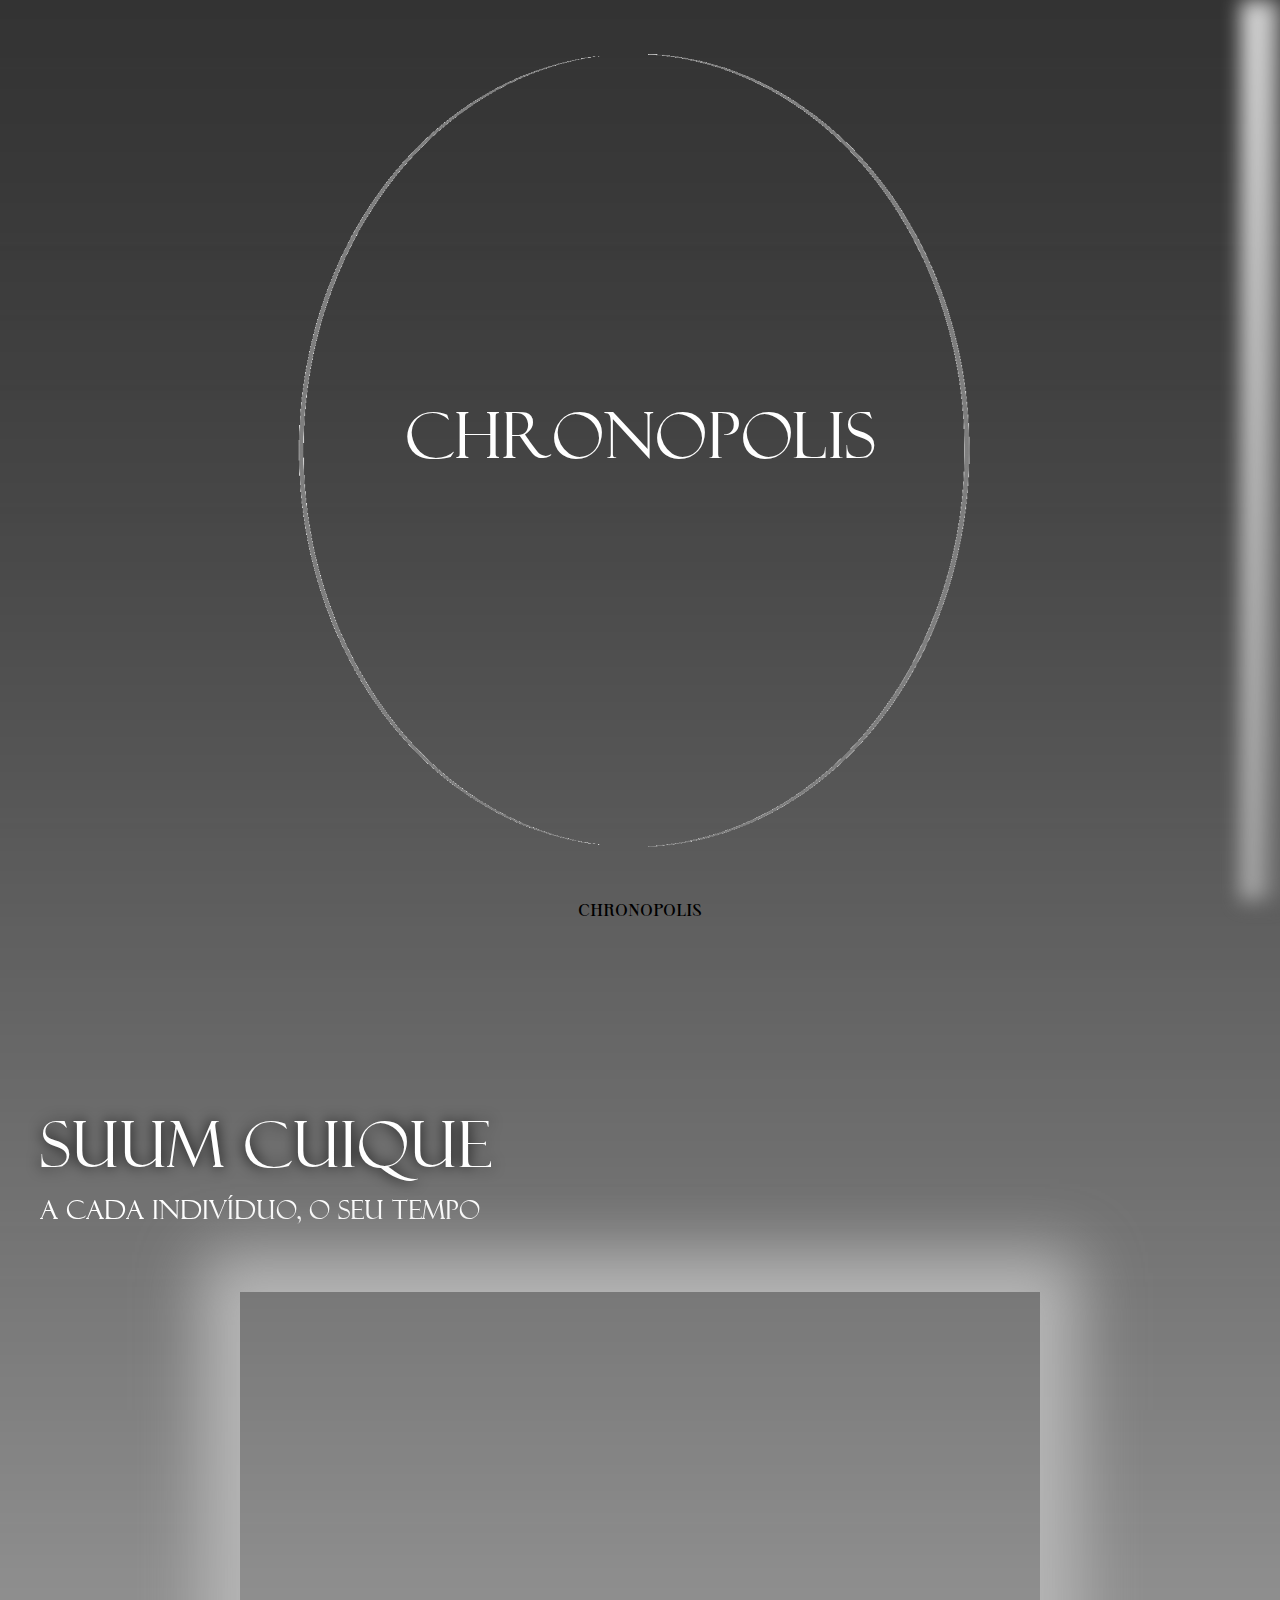
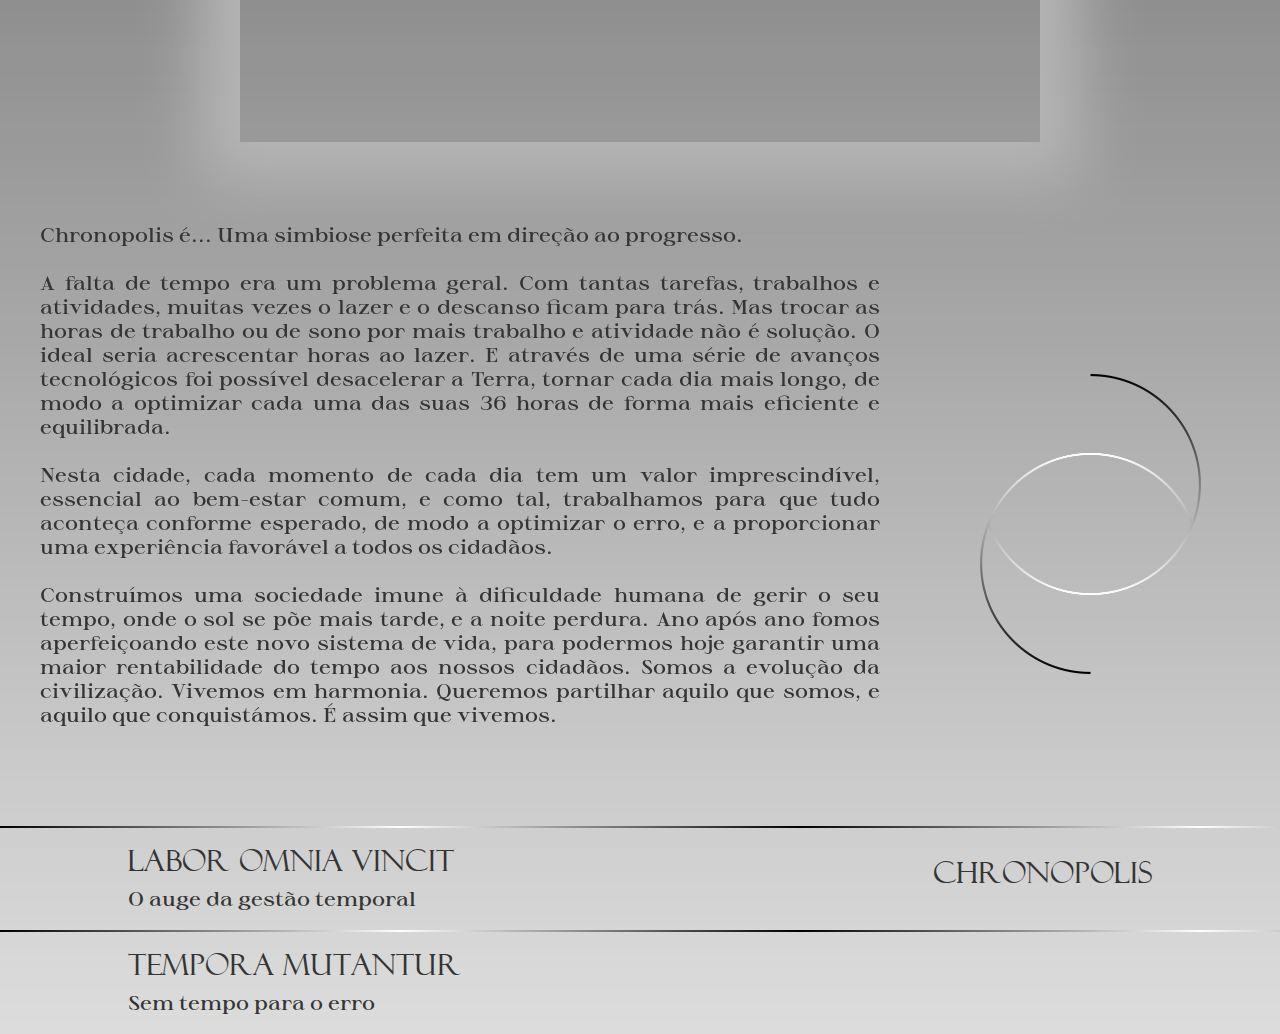
==== index.html @ b903e0d7 "Add files via upload" ====
<!DOCTYPE html>
<html lang="pt">

<head>
    <title>CHRONOPOLIS</title>
    <meta charset="utf-8">
    <meta name="viewport" content="width=device-width, initial-scale=1.0">
    <link rel="icon" type="image/png" href="images/icon.png">
    <link rel="stylesheet" href="style.css">
    <link rel="stylesheet" href="style_query.css">
    <meta name="description" content="CHRONOPOLIS">
    <meta name="author" content="João Delgado">
    <meta name="theme-color" content="rgb(0, 0, 0)">
    <script src="https://code.jquery.com/jquery-3.5.1.js"></script>
    <script type="text/javascript">
        $(window).on('scroll', function () {
            if ($(window).scrollTop()) {
                $('nav').addClass('bar');
            } else {
                $('nav').removeClass('bar');
            }
        })


    </script>
    <script src="cidadao.js"></script>
</head>

<body>

    <div id="circle"></div>
    <div id="background" style="background-image: url(images/BG-1.jpg);">
        
        <div id="main-container">


            <nav><br>CHRONOPOLIS<br></nav>
            <div class="bar-2">CHRONOPOLIS</div>
            <div class="hero-2">CHRONOPOLIS</div>
            

            <div id="main">
                <section id="suum">
                    <div class="suum-title">Suum cuique</div>
                    <div class="suum-title-2">A cada indivíduo, o seu tempo</div>

                    <div id="welcome-container">
                        <iframe id="welcome"
                            src="https://player.vimeo.com/video/420504907?color=b6b6b6&byline=0&portrait=0"
                            frameborder="0" allow="autoplay; fullscreen" allowfullscreen></iframe>

                    </div>

                    <div class="suum-desc">


                        <div class="suum-text">Chronopolis é... Uma simbiose perfeita em direção ao progresso.<br><br>

                            A falta de tempo era um problema geral. Com tantas tarefas, trabalhos e atividades, muitas
                            vezes o lazer e o descanso ficam para trás. Mas trocar as horas de trabalho ou de sono por
                            mais trabalho e atividade não é solução.
                            O ideal seria acrescentar horas ao lazer. E através de uma série de avanços tecnológicos foi
                            possível desacelerar a Terra, tornar cada dia mais longo, de modo a optimizar cada uma das
                            suas 36 horas de forma mais eficiente e equilibrada. <br><br>

                            Nesta cidade, cada momento de cada dia tem um valor imprescindível, essencial ao bem-estar
                            comum, e como tal, trabalhamos para que tudo aconteça conforme esperado, de modo a optimizar
                            o erro, e a proporcionar uma experiência favorável a todos os cidadãos.<br><br>

                            Construímos uma sociedade imune à dificuldade humana de gerir o seu tempo, onde o sol se põe
                            mais tarde, e a noite perdura. Ano após ano fomos aperfeiçoando este novo sistema de vida,
                            para podermos hoje garantir uma maior rentabilidade do tempo aos nossos cidadãos.
                            Somos a evolução da civilização. Vivemos em harmonia.
                            Queremos partilhar aquilo que somos, e aquilo que conquistámos.
                            É assim que vivemos.
                        </div>

                        <div class="suum-icon"></div>


                    </div>




                </section>


                <section id="labor" style="display: none;">
                    <div class="labor-title">LABOR OMNIA VINCIT</div>
                    <div class="labor-title-2">O auge da gestão temporal</div>

                    <iframe id="quiz" src="Quiz_1.html" style="border: none;"></iframe>

                    <div class="labor-desc">

                        <div class="labor-text">Para integrar esta cidade é necessário o reconhecimento dos seus
                            valores, e o respeito pelos seus ideais. Como tal, é imprescindível o cumprimento das regras
                            que constituem os seus pilares.<br><br>
                            A gestão individual do tempo é considerada desapropriada, na medida em que se traduz como
                            pouco produtiva. Assim, todos os cidadãos submetem-se a um horário rigoroso determinado por
                            uma entidade superior, de modo a uniformizar e rentabilizar o tempo desta sociedade.<br><br>
                            Esta entidade tem a capacidade de cruzar e combinar várias informações sobre cada indivíduo.
                            Assim, toma em consideração aspetos da personalidade, estilo de vida e gostos de cada um na
                            criação do seu horário, individualizando-o para que se adapte quer ao bem-estar do cidadão
                            como ao da comunidade geral.<br><br>

                            O recrutamento é para nós essencial, uma vez que a nossa intenção é providenciar ao máximo
                            de indivíduos possível a sua mais eficaz organização temporal. Mas para tal, é necessário
                            uma aferição dos seus traços pessoais, de forma a gerar um horário que se adeque à sua
                            personalidade.<br><br>

                            Antes de receber este horário é necessária a aceitação das Regras de Cidadania da Cidade de
                            Chronopolis, sob a forma de termos e condições, para que o compromisso entre partes seja
                            assumido.

                        </div>


                        <div class="labor-icon"></div>

                    </div>
                    <br><br><br><br><br><br>
                    <form action="/action_page.php" onsubmit="return myFunction()">

                        <div class="ola"> Como proceder em tempora mutantur<br>
                            <br>
                        </div>
                        <div class="ola-2">Horário do cidadão: # <input type="text" id="age" size="20" name="age"></div>
                        <br>
                        <input type="submit" value="Submeter" class="ola-btn">

                    </form>

                    <br><br>

                    <div id="n451" style="display: none">
                        <p>O cidadão #451 é chamado a consultar CHRONOPOLIS às:<br>
                            <br>
                            1H<br>
                            13H<br>
                            25H<br><br>
                            (CHR+36)<br>
                        </p>
                    </div>

                    <div id="n392" style="display: none">
                        <p>O cidadão #392 é chamado a consultar CHRONOPOLIS às:<br>
                            <br>
                            2H<br>
                            14H<br>
                            26H<br><br>
                            (CHR+36)<br>
                        </p>
                    </div>

                    <div id="n420" style="display: none">
                        <p>O cidadão #420 é chamado a consultar CHRONOPOLIS às:<br>
                            <br>
                            3H<br>
                            15H<br>
                            27H<br><br>
                            (CHR+36)<br>
                        </p>
                    </div>

                    <div id="n699" style="display: none">
                        <p>O cidadão #699 é chamado a consultar CHRONOPOLIS às:<br>
                            <br>
                            4H<br>
                            16H<br>
                            28H<br><br>
                            (CHR+36)<br>
                        </p>
                    </div>

                    <div id="n543" style="display: none">
                        <p>O cidadão #543 é chamado a consultar CHRONOPOLIS às:<br>
                            <br>
                            5H<br>
                            17H<br>
                            29H<br><br>
                            (CHR+36)<br>
                        </p>
                    </div>

                    <div id="n291" style="display: none">
                        <p>O cidadão #291 é chamado a consultar CHRONOPOLIS às:<br>
                            <br>
                            6H<br>
                            18H<br>
                            30H<br><br>
                            (CHR+36)<br>
                        </p>
                    </div>

                    <div id="n704" style="display: none">
                        <p>O cidadão #704 é chamado a consultar CHRONOPOLIS às:<br>
                            <br>
                            7H<br>
                            19H<br>
                            31H<br><br>
                            (CHR+36)<br>
                        </p>
                    </div>

                    <div id="n547" style="display: none">
                        <p>O cidadão #547 é chamado a consultar CHRONOPOLIS às:<br>
                            <br>
                            8H<br>
                            20H<br>
                            32H<br><br>
                            (CHR+36)<br>
                        </p>
                    </div>

                    <div id="n148" style="display: none">
                        <p>O cidadão #148 é chamado a consultar CHRONOPOLIS às:<br>
                            <br>
                            9H<br>
                            21H<br>
                            33H<br><br>
                            (CHR+36)<br>
                        </p>
                    </div>

                </section>


                <section id="tempora" style="display: none;">
                    <div class="tempora-title">TEMPORA MUTANTUR</div>
                    <div class="tempora-title-2">sem tempo para o erro</div>
                    <div id="live-container">
                        <iframe id="live"
                            src="https://player.vimeo.com/video/424621167?color=b6b6b6&byline=0&portrait=0" width="800"
                            height="450" frameborder="0" allow="autoplay; fullscreen" allowfullscreen></iframe>
                    </div>

                    <div class="tempora-desc">

                        <div class="tempora-text">Os tempos mudam, e nós mudamos com eles. <br><br>
                            A evolução tecnológica permitiu que chegássemos a esta nova visão da temporalidade. A
                            adaptação humana é responsável pela instauração do linear estilo de vida no qual resulta
                            esta sociedade do tempo. No entanto, falhar é humano e são previstos alguns
                            deslizes.<br><br>
                            Pode acontecer a infelicidade de um indivíduo não seguir o seu horário e, assim, desafiar a
                            estabilidade da estrutura. Estes cidadãos têm de ser examinados e reabilitados, para
                            prevenir futuras recaídas e assegurar que mantêm uma vida feliz e a estabilidade de toda a
                            cidade. <br><br>

                            Nesta cidade não há espaços em branco. Não há espaço para a espontaneidade, para o
                            imprevisto, para o incerto. O vazio só traz incerteza e consequentemente medo, ansiedade,
                            insegurança. Tudo é previamente pensado, equacionado, ponderado e decidido. O erro é
                            minimizado. <br><br>

                            O cidadão nunca está perdido, nunca se sente desorientado. Sabe que manter a ordem é
                            essencial para o bem-estar geral. É do seu interesse, e do de todos, que seja alcançada uma
                            sensação de conforto, e para tal, cada indivíduo terá que se manter no caminho que a si foi
                            atribuído, sem espaço para fuga, ou para acidentes. Sem filas de espera ou de trânsito, sem
                            mudança de ideias ou de direção. Sem opção de escolha e sem liberdade de expressão.

                        </div>

                        <div class="tempora-icon"></div>

                    </div>


                </section>
            </div>


            <div class="line"></div>


            <div class="count-labor">
                <div class="count-title-text">
                    <div class="count-title">LABOR OMNIA VINCIT</div>
                    <div class="count-text">O auge da gestão temporal</div>
                </div>

                <div id="counter-1"></div>

            </div>


            <div class="line"></div>

            <div class="count-tempora">
                <div class="count-title-text">
                    <div class="count-title">TEMPORA MUTANTUR</div>
                    <div class="count-text">Sem tempo para o erro</div>
                </div>

                <div id="counter-2"></div>

            </div>




            <div id="about">
                <div id="about-bg"></div>
                <div id="about-container">
                    <div class="about-title">SOBRE</div>
                    <div class="about-text">A cidade de Chronopolis oferece uma melhor gestão temporal a todos os seus
                        cidadãos. O tempo é a única verdade absoluta. A certeza da qual não se consegue fugir. Nesta
                        civilização não há imprevistos, não há erros, não há tempo perdido. <br><br>

                        Somos uma cidade que evoluiu para uma nova visão da temporalidade. Onde cada indivíduo tem mais
                        tempo para si próprio, para sonhar, e para viver. Os dias são mais longos, as noites mais
                        calmas. As pessoas menos preocupadas. Vivemos em liberdade. Trabalhamos de forma cooperativa
                        para que, juntos, avancemos em direção ao progresso de uma sociedade extremamente
                        eficiente.<br><br>

                        Procuramos novos cidadãos que pertençam a este modo de vida. Desafiamos os interessados a
                        seguirem os três momentos evolutivos desta cidade. <br><br>

                        Ao longo de três dias, novos aspectos vão sendo desvendados, convidando quem aqui entra a
                        regressar, e a tornar-se parte deste universo construído em torno do tempo.<br><br>
                    </div>


                    <div class="about-logo">
                        <br>
                        <a href="https://chronopolis-cidade.github.io/contentor/" target="blank" class="about-manual">
                            <div>MAIS SOBRE O PROJETO</div>
                        </a>
                    </div>

                </div>

            </div>



            <div class="about-icon"></div>

            <div class="about-2">


                    <div id="about-container-2">
                        <div class="about-title-2">SOBRE</div>
                        <div class="about-text-2">A cidade de Chronopolis oferece uma melhor gestão temporal a todos os seus
                            cidadãos. O tempo é a única verdade absoluta. A certeza da qual não se consegue fugir. Nesta
                            civilização não há imprevistos, não há erros, não há tempo perdido. <br><br>
    
                            Somos uma cidade que evoluiu para uma nova visão da temporalidade. Onde cada indivíduo tem mais
                            tempo para si próprio, para sonhar, e para viver. Os dias são mais longos, as noites mais
                            calmas. As pessoas menos preocupadas. Vivemos em liberdade. Trabalhamos de forma cooperativa
                            para que, juntos, avancemos em direção ao progresso de uma sociedade extremamente
                            eficiente.<br><br>
    
                            Procuramos novos cidadãos que pertençam a este modo de vida. Desafiamos os interessados a
                            seguirem os três momentos evolutivos desta cidade. <br><br>
    
                            Ao longo de três dias, novos aspectos vão sendo desvendados, convidando quem aqui entra a
                            regressar, e a tornar-se parte deste universo construído em torno do tempo.<br><br>
                        </div>
    
    
                        <div class="about-logo">
                            <br>
                            <a href="https://chronopolis-cidade.github.io/contentor/" target="blank" class="about-manual">
                                <div>MAIS SOBRE O PROJETO</div>
                            </a>
                        </div>
    
                    </div>
            </div>


        </div>

    </div>
    </div>
    <img src="images/Finale/1.jpg" class="finale-img" style="display: none;">
    <img src="images/Finale/2.jpg" class="finale-img" style="display: none;">
    <img src="images/Finale/3.jpg" class="finale-img" style="display: none;">
    <img src="images/Finale/4.jpg" class="finale-img" style="display: none;">
    <img src="images/Finale/5.jpg" class="finale-img" style="display: none;">
    <img src="images/Finale/6.jpg" class="finale-img" style="display: none;">
    <img src="images/Finale/7.jpg" class="finale-img" style="display: none;">
    <img src="images/Finale/8.jpg" class="finale-img" style="display: none;">

</body>

<script type="text/javascript">

    // Set the date we're counting down to
    var countDownDate1 = new Date("July 6, 2020 12:00:00").getTime();
    
    // Update the count down every 1 second
    var x = setInterval(function() {
    
      // Get today's date and time
      var now = new Date().getTime();
        
      // Find the distance between now and the count down date
      var distance = countDownDate1 - now;
        
      // Time calculations for days, hours, minutes and seconds
      var days = Math.floor(distance / (1000 * 60 * 60 * 36));
      var hours = Math.floor((distance % (1000 * 60 * 60 * 36)) / (1000 * 60 * 60));
      var minutes = Math.floor((distance % (1000 * 60 * 60)) / (1000 * 60));
      var seconds = Math.floor((distance % (1000 * 60)) / 1000);
        
      // Output the result in an element with id="demo"
      document.getElementById("counter-1").innerHTML = days + "d " + hours + "h "
      + minutes + "m " + seconds + "s ";
        
      // If the count down is over, write some text 
      if (distance < 0) {
        clearInterval(x);
        document.getElementById("counter-1").innerHTML = "CHRONOPOLIS";
      }
    }, 1000);
    
    
</script>


<script type="text/javascript">

    // Set the date we're counting down to
    var countDownDate2 = new Date("July 8, 2020 00:00:00").getTime();
    
    // Update the count down every 1 second
    var x = setInterval(function() {
    
      // Get today's date and time
      var now = new Date().getTime();
        
      // Find the distance between now and the count down date
      var distance = countDownDate2 - now;
        
      // Time calculations for days, hours, minutes and seconds
      var days = Math.floor(distance / (1000 * 60 * 60 * 36));
      var hours = Math.floor((distance % (1000 * 60 * 60 * 36)) / (1000 * 60 * 60));
      var minutes = Math.floor((distance % (1000 * 60 * 60)) / (1000 * 60));
      var seconds = Math.floor((distance % (1000 * 60)) / 1000);
        
      // Output the result in an element with id="demo"
      document.getElementById("counter-2").innerHTML = days + "d " + hours + "h "
      + minutes + "m " + seconds + "s ";
        
      // If the count down is over, write some text 
      if (distance < 0) {
        clearInterval(x);
        document.getElementById("counter-2").innerHTML = "CHRONOPOLIS";
      }
    }, 1000);
    
    
</script>



<script type="text/javascript">
    const menuIcon = document.querySelector('.about-icon');

const about = document.querySelector('.about-2');

menuIcon.addEventListener('click', () => {
    about.classList.toggle('change');
})


</script>

</html>
---- style.css ----
@font-face {
  font-family: Felix;
  src: url(fonts/Felix-Titling.ttf);
}

@font-face {
  font-family: Sprat;
  src: url(fonts/Sprat-RegularMedium.otf);
}

::-moz-selection {
  background-color: #343434;
  color: #B6B6B6;
}

::selection {
  background-color: #343434;
  color: #B6B6B6;
}

body {
  margin: 0px;
  font-family: Sprat;
}

#circle {
  position: fixed;
  width: 100%;
  height: 100%;
  background-image: url("images/Elipse.gif");
  background-size: contain;
  background-repeat: no-repeat;
  background-position: center;
  z-index: -0;
}

#background {
  width: 100%;
  height: auto;
  background-size: cover;
  z-index: -20;
}

.line {
  width: 100%;
  height: 2px;
  background-color: white;
  background: -webkit-gradient(linear, left top, right top, from(#000), color-stop(50%, #fff), color-stop(50%, #fff), to(#000));
  background: linear-gradient(90deg, #000 0%, #fff 50%, #fff 50%, #000 100%);
  background-size: 800px;
  -webkit-animation: lines 10s linear infinite;
          animation: lines 10s linear infinite;
  background-position: -800px;
  z-index: 10;
}

@-webkit-keyframes lines {
  0% {
    background-position: 0px;
  }
  100% {
    background-position: -800px;
  }
}

@keyframes lines {
  0% {
    background-position: 0px;
  }
  100% {
    background-position: -800px;
  }
}

nav {
  position: relative;
  z-index: 2;
  width: 100%;
  height: 100vh;
  display: -webkit-box;
  display: -ms-flexbox;
  display: flex;
  -webkit-box-align: center;
      -ms-flex-align: center;
          align-items: center;
  -webkit-box-pack: center;
      -ms-flex-pack: center;
          justify-content: center;
  margin-top: 0px;
  text-align: center;
  font-family: Felix;
  font-size: 64px;
  top: 0px;
  line-height: 0px;
  -webkit-box-shadow: none;
          box-shadow: none;
  color: white;
  -webkit-transition: 750ms;
  transition: 750ms;
}

.bar {
  position: fixed;
  z-index: 3;
  width: 100%;
  height: 0px;
  margin-top: 0px;
  text-align: center;
  -webkit-box-sizing: border-box;
          box-sizing: border-box;
  font-family: Felix;
  line-height: 50px;
  font-size: 20px;
  top: 0px;
  -webkit-box-shadow: 0px 0px 60px 40px #B6B6B6;
          box-shadow: 0px 0px 60px 40px #B6B6B6;
  color: white;
  -webkit-animation-name: bar;
          animation-name: bar;
  -webkit-animation-timing-function: ease-in-out;
          animation-timing-function: ease-in-out;
  -webkit-animation-duration: 5s ease-in-out;
          animation-duration: 5s ease-in-out;
  -webkit-animation-iteration-count: infinite;
          animation-iteration-count: infinite;
}

.nav-2 {
  display: none;
}

.hero-2 {
  display: none;
}

@-webkit-keyframes bar {
  0% {
    -webkit-box-shadow: 0px 0px 60px 20px #B6B6B6;
            box-shadow: 0px 0px 60px 20px #B6B6B6;
  }
  50% {
    -webkit-box-shadow: 0px 0px 60px 40px #343434;
            box-shadow: 0px 0px 60px 40px #343434;
  }
  100% {
    -webkit-box-shadow: 0px 0px 60px 20px #B6B6B6;
            box-shadow: 0px 0px 60px 20px #B6B6B6;
  }
}

@keyframes bar {
  0% {
    -webkit-box-shadow: 0px 0px 60px 20px #B6B6B6;
            box-shadow: 0px 0px 60px 20px #B6B6B6;
  }
  50% {
    -webkit-box-shadow: 0px 0px 60px 40px #343434;
            box-shadow: 0px 0px 60px 40px #343434;
  }
  100% {
    -webkit-box-shadow: 0px 0px 60px 20px #B6B6B6;
            box-shadow: 0px 0px 60px 20px #B6B6B6;
  }
}

#main-container {
  width: 100%;
  height: auto;
  display: -webkit-box;
  display: -ms-flexbox;
  display: flex;
  -webkit-box-orient: vertical;
  -webkit-box-direction: normal;
      -ms-flex-direction: column;
          flex-direction: column;
  -webkit-box-align: center;
      -ms-flex-align: center;
          align-items: center;
  z-index: 1;
}

#main {
  width: 1200px;
  display: -webkit-box;
  display: -ms-flexbox;
  display: flex;
  -webkit-box-orient: vertical;
  -webkit-box-direction: normal;
      -ms-flex-direction: column;
          flex-direction: column;
  z-index: 1;
}

#suum, #labor, #tempora {
  width: 100%;
  height: auto;
  z-index: 1;
}

.suum-desc, .labor-desc {
  display: -webkit-box;
  display: -ms-flexbox;
  display: flex;
  -webkit-box-orient: horizontal;
  -webkit-box-direction: normal;
      -ms-flex-direction: row;
          flex-direction: row;
  -webkit-box-pack: justify;
      -ms-flex-pack: justify;
          justify-content: space-between;
  -webkit-box-align: center;
      -ms-flex-align: center;
          align-items: center;
}

.suum-icon, .labor-icon {
  width: 25%;
  height: 300px;
  background-position: center;
  background-size: contain;
  background-repeat: no-repeat;
}

.suum-desc, .labor-desc, .tempora-desc {
  font-size: 20px;
  text-align: justify;
}

#suum {
  margin-top: 200px;
}

.suum-icon {
  margin-top: 80px;
  background-image: url(images/suum.png);
}

.suum-title {
  font-family: Felix;
  font-size: 64px;
  color: white;
  -webkit-filter: drop-shadow(0px 0px 7px black);
          filter: drop-shadow(0px 0px 7px black);
}

.suum-title-2 {
  font-family: Felix;
  font-size: 26px;
  color: white;
  margin-bottom: 60px;
}

.suum-text {
  margin-top: 80px;
  width: 70%;
  color: #343434;
  margin-bottom: 100px;
}

#welcome-container {
  width: 100%;
  display: -webkit-box;
  display: -ms-flexbox;
  display: flex;
  -webkit-box-pack: center;
      -ms-flex-pack: center;
          justify-content: center;
}

#welcome {
  width: 800px;
  height: 450px;
  -webkit-box-shadow: 0px 0px 60px 40px #B6B6B6;
          box-shadow: 0px 0px 60px 40px #B6B6B6;
  -webkit-animation-name: welcome;
          animation-name: welcome;
  -webkit-animation-timing-function: ease-in-out;
          animation-timing-function: ease-in-out;
  -webkit-animation-duration: 5s;
          animation-duration: 5s;
  -webkit-animation-iteration-count: infinite;
          animation-iteration-count: infinite;
  color: #B6B6B6;
}

@-webkit-keyframes welcome {
  0% {
    -webkit-box-shadow: 0px 0px 60px 20px #B6B6B6;
            box-shadow: 0px 0px 60px 20px #B6B6B6;
  }
  50% {
    -webkit-box-shadow: 0px 0px 60px 60px #343434;
            box-shadow: 0px 0px 60px 60px #343434;
  }
  100% {
    -webkit-box-shadow: 0px 0px 60px 20px #B6B6B6;
            box-shadow: 0px 0px 60px 20px #B6B6B6;
  }
}

@keyframes welcome {
  0% {
    -webkit-box-shadow: 0px 0px 60px 20px #B6B6B6;
            box-shadow: 0px 0px 60px 20px #B6B6B6;
  }
  50% {
    -webkit-box-shadow: 0px 0px 60px 60px #343434;
            box-shadow: 0px 0px 60px 60px #343434;
  }
  100% {
    -webkit-box-shadow: 0px 0px 60px 20px #B6B6B6;
            box-shadow: 0px 0px 60px 20px #B6B6B6;
  }
}

#labor {
  margin-top: 60px;
}

.labor-icon {
  background-image: url(images/labor.png);
}

.labor-title {
  font-family: Felix;
  font-size: 64px;
  color: black;
  -webkit-filter: drop-shadow(0px 0px 7px black);
          filter: drop-shadow(0px 0px 7px black);
}

.labor-title-2 {
  font-family: Felix;
  font-size: 26px;
  color: black;
  margin-bottom: 20px;
}

.labor-text {
  width: 70%;
  color: black;
}

#quiz {
  width: 800px;
  height: 300px;
  margin-top: 60px;
  -webkit-box-shadow: 0px 0px 60px 40px #B6B6B6;
          box-shadow: 0px 0px 60px 40px #B6B6B6;
  -webkit-transition: all 500ms ease-in-out;
  transition: all 500ms ease-in-out;
  -webkit-animation-name: welcome;
          animation-name: welcome;
  -webkit-animation-timing-function: ease-in-out;
          animation-timing-function: ease-in-out;
  -webkit-animation-duration: 5s;
          animation-duration: 5s;
  -webkit-animation-iteration-count: infinite;
          animation-iteration-count: infinite;
  margin-bottom: 100px;
}

#quiz:hover {
  width: 1200px;
  height: 520px;
}

.ola {
  font-family: Felix;
  font-size: 36px;
}

.ola-2 {
  margin-top: -10px;
  font-family: sprat;
  font-size: 20px;
}

.ola-btn {
  font-family: Felix;
  font-size: 20px;
  padding: 5px 20px 0px 20px;
  border: none;
  background-color: transparent;
  -webkit-transition: all 500ms ease-in-out;
  transition: all 500ms ease-in-out;
  -webkit-box-shadow: 0px 0px 20px 10px #B6B6B6;
          box-shadow: 0px 0px 20px 10px #B6B6B6;
}

.ola-btn:hover {
  -webkit-animation-name: welcome;
          animation-name: welcome;
  -webkit-animation-timing-function: ease-in-out;
          animation-timing-function: ease-in-out;
  -webkit-animation-duration: 5s;
          animation-duration: 5s;
  -webkit-animation-iteration-count: infinite;
          animation-iteration-count: infinite;
  color: white;
}

#age {
  width: 50px;
  border: none;
  outline: solid 1px black;
  background-color: transparent;
  padding-top: 5px;
  padding-left: 10px;
  height: 30px;
  font-size: 20px;
  font-family: Felix;
}

#n451, #n392, #n420, #n699, #n543, #n291, #n704, #n547 {
  width: 50%;
  font-family: Felix;
  text-align: left;
  font-size: 36px;
}

#tempora {
  margin-top: 100px;
  margin-bottom: 200px;
}

.tempora-desc {
  display: -webkit-box;
  display: -ms-flexbox;
  display: flex;
  -webkit-box-orient: horizontal;
  -webkit-box-direction: normal;
      -ms-flex-direction: row;
          flex-direction: row;
  -webkit-box-pack: justify;
      -ms-flex-pack: justify;
          justify-content: space-between;
  -webkit-box-align: center;
      -ms-flex-align: center;
          align-items: center;
}

.tempora-icon {
  height: 300px;
  width: 25%;
  margin-top: 100px;
  background-image: url(images/tempora.png);
  background-position: center;
  background-size: contain;
  background-repeat: no-repeat;
}

.tempora-title {
  font-family: Felix;
  font-size: 64px;
  color: white;
  -webkit-filter: drop-shadow(0px 0px 7px black);
          filter: drop-shadow(0px 0px 7px black);
}

.tempora-title-2 {
  font-family: Felix;
  font-size: 26px;
  color: white;
  margin-bottom: 60px;
}

.tempora-text {
  margin-top: 100px;
  width: 70%;
  color: #B6B6B6;
}

#live-container {
  width: 100%;
  display: -webkit-box;
  display: -ms-flexbox;
  display: flex;
  -webkit-box-pack: center;
      -ms-flex-pack: center;
          justify-content: center;
}

#live {
  width: 800px;
  height: 450px;
  -webkit-box-shadow: 0px 0px 60px 40px #B6B6B6;
          box-shadow: 0px 0px 60px 40px #B6B6B6;
  -webkit-animation-name: welcome;
          animation-name: welcome;
  -webkit-animation-timing-function: ease-in-out;
          animation-timing-function: ease-in-out;
  -webkit-animation-duration: 5s;
          animation-duration: 5s;
  -webkit-animation-iteration-count: infinite;
          animation-iteration-count: infinite;
  color: #B6B6B6;
}

.finale-img {
  width: 100%;
  height: auto;
}

.about-2 {
  display: none;
}

#about-bg {
  position: absolute;
  top: 0;
  right: 0;
  bottom: 0;
  left: 0;
  background: radial-gradient(#000000, #ffffff);
  background-size: 200% 500%;
  -webkit-animation: cor 30s ease infinite;
          animation: cor 30s ease infinite;
  -webkit-filter: blur(10px);
          filter: blur(10px);
}

@-webkit-keyframes cor {
  0% {
    background-position: 58% 0%;
  }
  50% {
    background-position: 43% 100%;
  }
  100% {
    background-position: 58% 0%;
  }
}

@keyframes cor {
  0% {
    background-position: 58% 0%;
  }
  50% {
    background-position: 43% 100%;
  }
  100% {
    background-position: 58% 0%;
  }
}

#about {
  display: -webkit-box;
  display: -ms-flexbox;
  display: flex;
  position: fixed;
  right: 0px;
  -webkit-box-orient: vertical;
  -webkit-box-direction: normal;
      -ms-flex-direction: column;
          flex-direction: column;
  width: 3vw;
  height: 100vh;
  -webkit-animation: disap .5s;
          animation: disap .5s;
  -webkit-animation-timing-function: cubic-bezier(0, 1, 0.9, 0.8);
          animation-timing-function: cubic-bezier(0, 1, 0.9, 0.8);
  -webkit-transition: width .5s;
  transition: width .5s;
  -webkit-box-pack: justify;
      -ms-flex-pack: justify;
          justify-content: space-between;
  z-index: 2;
}

#about:hover {
  width: 50vw;
  z-index: 4;
}

@-webkit-keyframes disap {
  0% {
    width: 20vh;
  }
  100% {
    width: 4.76vh;
  }
}

@keyframes disap {
  0% {
    width: 20vh;
  }
  100% {
    width: 4.76vh;
  }
}

#about-container {
  width: 100%;
  height: 100vh;
  z-index: 5;
  padding: 6vw;
  -webkit-box-sizing: border-box;
          box-sizing: border-box;
  color: white;
  position: relative;
  margin: 70px;
}

#about-container:hover {
  margin: 0px;
}

.about-title {
  font-family: Felix;
  font-size: 36px;
  margin-bottom: 10px;
}

.about-logo {
  position: absolute;
  background-image: url(images/Elipse.gif);
  display: -webkit-box;
  display: -ms-flexbox;
  display: flex;
  -webkit-box-pack: center;
      -ms-flex-pack: center;
          justify-content: center;
  -webkit-box-align: center;
      -ms-flex-align: center;
          align-items: center;
  bottom: 20px;
  left: 0;
  width: 100%;
  height: 200px;
  background-position: center;
  background-repeat: no-repeat;
  background-size: contain;
}

.about-manual {
  text-align: center;
  font-family: Felix;
  font-size: 24px;
  margin-bottom: 10px;
  position: relative;
  cursor: pointer;
  color: white;
  -webkit-filter: drop-shadow(0px 0px 7px black);
          filter: drop-shadow(0px 0px 7px black);
  text-decoration: none;
}

.about-manual::before {
  content: "";
  width: 100%;
  height: 1px;
  background-color: white;
  position: absolute;
  bottom: 0;
  left: 0;
  -webkit-transform: scaleX(0);
          transform: scaleX(0);
  -webkit-transition: -webkit-transform 250ms ease-in-out;
  transition: -webkit-transform 250ms ease-in-out;
  transition: transform 250ms ease-in-out;
  transition: transform 250ms ease-in-out, -webkit-transform 250ms ease-in-out;
}

.about-manual:hover::before {
  -webkit-transform: scaleX(1);
          transform: scaleX(1);
}

.line {
  width: 100%;
  height: 2px;
  background-color: white;
  background: -webkit-gradient(linear, left top, right top, from(#000), color-stop(50%, #fff), color-stop(50%, #fff), to(#000));
  background: linear-gradient(90deg, #000 0%, #fff 50%, #fff 50%, #000 100%);
  background-size: 800px;
  -webkit-animation: lines 10s linear infinite;
          animation: lines 10s linear infinite;
  background-position: -800px;
  z-index: 0;
}

@keyframes lines {
  0% {
    background-position: 0px;
  }
  100% {
    background-position: -800px;
  }
}

.count-labor, .count-tempora {
  width: 100%;
  height: auto;
  display: -webkit-box;
  display: -ms-flexbox;
  display: flex;
  -webkit-box-orient: horizontal;
  -webkit-box-direction: normal;
      -ms-flex-direction: row;
          flex-direction: row;
  -webkit-box-align: center;
      -ms-flex-align: center;
          align-items: center;
  -webkit-box-pack: justify;
      -ms-flex-pack: justify;
          justify-content: space-between;
  padding: 0vw 10vw 0vw 10vw;
  -webkit-box-sizing: border-box;
          box-sizing: border-box;
  color: #343434;
  margin-top: 20px;
  margin-bottom: 20px;
}

.count-title {
  font-family: Felix;
  font-size: 30px;
}

.count-text {
  font-family: Sprat;
  font-size: 20px;
}

#counter-1, #counter-2 {
  font-family: Felix;
  font-size: 30px;
}
/*# sourceMappingURL=style.css.map */
---- style_query.css ----
@media only screen and (max-width: 1250px) {
  #main {
    width: 100%;
    padding: 40px;
    -webkit-box-sizing: border-box;
            box-sizing: border-box;
  }
  .suum-desc, .labor-desc {
    -webkit-box-orient: vertical;
    -webkit-box-direction: normal;
        -ms-flex-direction: column;
            flex-direction: column;
  }
  .tempora-desc {
    -webkit-box-orient: vertical;
    -webkit-box-direction: normal;
        -ms-flex-direction: column;
            flex-direction: column;
  }
  .suum-icon, .labor-icon {
    width: 40%;
    height: 200px;
  }
  #suum {
    margin-top: 200px;
  }
  .suum-icon {
    margin-top: 0px;
    background-image: url(images/suum.png);
    margin-bottom: 60px;
  }
  .suum-title {
    font-size: 64px;
  }
  .suum-title-2 {
    font-size: 26px;
    margin-bottom: 60px;
  }
  .suum-text {
    margin-top: 80px;
    width: 70%;
    margin-bottom: 100px;
  }
  #welcome {
    width: 622px;
    height: 350px;
  }
  .labor-title {
    font-size: 64px;
  }
  .labor-title-2 {
    font-size: 26px;
    margin-bottom: 20px;
  }
  .labor-text {
    margin-bottom: 100px;
    width: 70%;
  }
  #quiz {
    width: 100%;
    height: 500px;
    margin-top: 60px;
    margin-bottom: 100px;
  }
  #quiz:hover {
    width: 100%;
    height: 500px;
  }
  #tempora {
    margin-top: 100px;
    margin-bottom: 100px;
  }
  .tempora-desc {
    display: -webkit-box;
    display: -ms-flexbox;
    display: flex;
    -webkit-box-orient: vertical;
    -webkit-box-direction: normal;
        -ms-flex-direction: column;
            flex-direction: column;
    -webkit-box-pack: justify;
        -ms-flex-pack: justify;
            justify-content: space-between;
    -webkit-box-align: center;
        -ms-flex-align: center;
            align-items: center;
  }
  .tempora-icon {
    height: 200px;
    width: 40%;
  }
  .tempora-title {
    font-size: 64px;
  }
  .tempora-title-2 {
    font-size: 26px;
    margin-bottom: 60px;
  }
  .tempora-text {
    margin-top: 100px;
    width: 70%;
  }
  #live {
    width: 622px;
    height: 350px;
  }
}

@media only screen and (max-width: 700px) {
  #main {
    width: 100%;
    padding: 30px;
    -webkit-box-sizing: border-box;
            box-sizing: border-box;
  }
  .suum-desc, .labor-desc {
    -webkit-box-orient: vertical;
    -webkit-box-direction: normal;
        -ms-flex-direction: column;
            flex-direction: column;
  }
  .tempora-desc {
    -webkit-box-orient: vertical;
    -webkit-box-direction: normal;
        -ms-flex-direction: column;
            flex-direction: column;
  }
  .suum-icon, .labor-icon {
    width: 40%;
    height: 200px;
  }
  nav {
    display: none;
  }
  .bar-2 {
    position: fixed;
    width: 100%;
    height: 70px;
    top: 0;
    color: white;
    z-index: 40;
    background: -webkit-gradient(linear, left top, left bottom, from(rgba(255, 255, 255, 0.5)), color-stop(10%, rgba(255, 255, 255, 0.5)), color-stop(10%, rgba(255, 255, 255, 0.5)), to(rgba(255, 255, 255, 0)));
    background: linear-gradient(180deg, rgba(255, 255, 255, 0.5) 0%, rgba(255, 255, 255, 0.5) 10%, rgba(255, 255, 255, 0.5) 10%, rgba(255, 255, 255, 0) 100%);
    font-family: Felix;
    display: -webkit-box;
    display: -ms-flexbox;
    display: flex;
    -webkit-box-pack: center;
        -ms-flex-pack: center;
            justify-content: center;
    -webkit-box-align: center;
        -ms-flex-align: center;
            align-items: center;
    font-size: 20px;
  }
  .hero-2 {
    display: -webkit-box;
    display: -ms-flexbox;
    display: flex;
    width: 100%;
    height: 100vh;
    -webkit-box-pack: center;
        -ms-flex-pack: center;
            justify-content: center;
    -webkit-box-align: center;
        -ms-flex-align: center;
            align-items: center;
    font-family: Felix;
    font-size: 42px;
    color: white;
  }
  #suum {
    margin-top: 100px;
  }
  .suum-icon {
    margin-top: 0px;
    background-image: url(images/suum.png);
    margin-bottom: 60px;
  }
  .suum-title {
    font-size: 40px;
  }
  .suum-title-2 {
    font-size: 20px;
    margin-bottom: 60px;
  }
  .suum-text {
    margin-top: 80px;
    width: 100%;
    margin-bottom: 100px;
    font-size: 16px;
    line-height: 22px;
  }
  #welcome {
    width: 100%;
    height: 200px;
    -webkit-box-shadow: 0px 0px 0px 0px #B6B6B6;
            box-shadow: 0px 0px 0px 0px #B6B6B6;
    -webkit-animation-name: none;
            animation-name: none;
  }
  .labor-title {
    font-size: 40px;
  }
  .labor-title-2 {
    font-size: 20px;
    margin-bottom: 20px;
  }
  .labor-text {
    margin-bottom: 100px;
    width: 100%;
    font-size: 16px;
  }
  #quiz {
    width: 100%;
    height: 500px;
    margin-top: 60px;
    margin-bottom: 100px;
  }
  #quiz:hover {
    width: 100%;
    height: 500px;
  }
  #tempora {
    margin-top: 100px;
    margin-bottom: 100px;
  }
  .tempora-desc {
    display: -webkit-box;
    display: -ms-flexbox;
    display: flex;
    -webkit-box-orient: vertical;
    -webkit-box-direction: normal;
        -ms-flex-direction: column;
            flex-direction: column;
    -webkit-box-pack: justify;
        -ms-flex-pack: justify;
            justify-content: space-between;
    -webkit-box-align: center;
        -ms-flex-align: center;
            align-items: center;
  }
  .tempora-icon {
    height: 200px;
    width: 40%;
  }
  .tempora-title {
    font-size: 40px;
  }
  .tempora-title-2 {
    font-size: 20px;
    margin-bottom: 60px;
  }
  .tempora-text {
    margin-top: 100px;
    width: 100%;
    font-size: 16px;
  }
  #live {
    width: 100%;
    height: 200px;
    -webkit-box-shadow: 0px 0px 0px 0px #B6B6B6;
            box-shadow: 0px 0px 0px 0px #B6B6B6;
    -webkit-animation-name: none;
            animation-name: none;
  }
  #about {
    display: none;
  }
  .about-2 {
    display: -webkit-box;
    display: -ms-flexbox;
    display: flex;
    width: 100%;
    height: 100%;
    position: fixed;
    -webkit-box-align: start;
        -ms-flex-align: start;
            align-items: flex-start;
    -webkit-box-pack: center;
        -ms-flex-pack: center;
            justify-content: center;
    -webkit-transition: all 250ms ease-in-out;
    transition: all 250ms ease-in-out;
    z-index: 40;
    overflow: scroll;
    background: radial-gradient(#000000, #ffffff);
    background-size: 200% 500%;
    -webkit-animation: cor 30s ease infinite;
            animation: cor 30s ease infinite;
    opacity: 0;
    right: -100vw;
    padding: 20px;
    -webkit-box-sizing: border-box;
            box-sizing: border-box;
  }
  .change {
    opacity: 1;
    right: 0vw;
  }
  #about-container-2 {
    width: 100%;
    height: auto;
    color: white;
  }
  .about-icon {
    position: fixed;
    width: 50px;
    height: 50px;
    background-image: url(images/menu.png);
    background-size: contain;
    background-repeat: no-repeat;
    background-position: center;
    top: 10px;
    right: 25px;
    cursor: pointer;
    color: black;
    -webkit-filter: drop-shadow(0px 0px 2px);
            filter: drop-shadow(0px 0px 2px);
    z-index: 50;
  }
  .about-title-2 {
    font-family: Felix;
    font-size: 36px;
    margin-bottom: 10px;
    margin-top: 20px;
  }
  .about-text-2 {
    width: 80%;
    margin-bottom: 50px;
    font-size: 16px;
    line-height: 22px;
    text-align: left;
  }
  .about-logo {
    position: relative;
    background-image: url(images/elipse.gif);
    display: -webkit-box;
    display: -ms-flexbox;
    display: flex;
    -webkit-box-pack: center;
        -ms-flex-pack: center;
            justify-content: center;
    -webkit-box-align: center;
        -ms-flex-align: center;
            align-items: center;
    width: 100%;
    height: 200px;
    background-position: center;
    background-repeat: no-repeat;
    background-size: contain;
  }
  .about-manual {
    text-align: center;
    font-family: Felix;
    font-size: 24px;
    margin-bottom: 10px;
    position: relative;
    cursor: pointer;
    color: white;
    -webkit-filter: drop-shadow(0px 0px 7px black);
            filter: drop-shadow(0px 0px 7px black);
    text-decoration: underline;
  }
  .about-manual:hover::before {
    -webkit-transform: scaleX(0);
            transform: scaleX(0);
  }
  .line {
    width: 100%;
    height: 2px;
    background-color: white;
    background: -webkit-gradient(linear, left top, right top, from(#000), color-stop(50%, #fff), color-stop(50%, #fff), to(#000));
    background: linear-gradient(90deg, #000 0%, #fff 50%, #fff 50%, #000 100%);
    background-size: 800px;
    -webkit-animation: lines 10s linear infinite;
            animation: lines 10s linear infinite;
    background-position: -800px;
    z-index: 10;
  }
  @-webkit-keyframes lines {
    0% {
      background-position: 0px;
    }
    100% {
      background-position: -800px;
    }
  }
  @keyframes lines {
    0% {
      background-position: 0px;
    }
    100% {
      background-position: -800px;
    }
  }
  .count-labor, .count-tempora {
    width: 100%;
    height: auto;
    display: -webkit-box;
    display: -ms-flexbox;
    display: flex;
    -webkit-box-orient: horizontal;
    -webkit-box-direction: normal;
        -ms-flex-direction: row;
            flex-direction: row;
    -webkit-box-align: center;
        -ms-flex-align: center;
            align-items: center;
    -webkit-box-pack: justify;
        -ms-flex-pack: justify;
            justify-content: space-between;
    padding: 0px 20px 0px 20px;
    -webkit-box-sizing: border-box;
            box-sizing: border-box;
    color: #343434;
    margin-top: 20px;
    margin-bottom: 20px;
  }
  .count-title {
    font-family: Felix;
    font-size: 20px;
  }
  .count-text {
    font-family: Sprat;
    font-size: 16px;
  }
  #counter-1, #counter-2 {
    font-family: Felix;
    font-size: 20px;
  }
}
/*# sourceMappingURL=style_query.css.map */
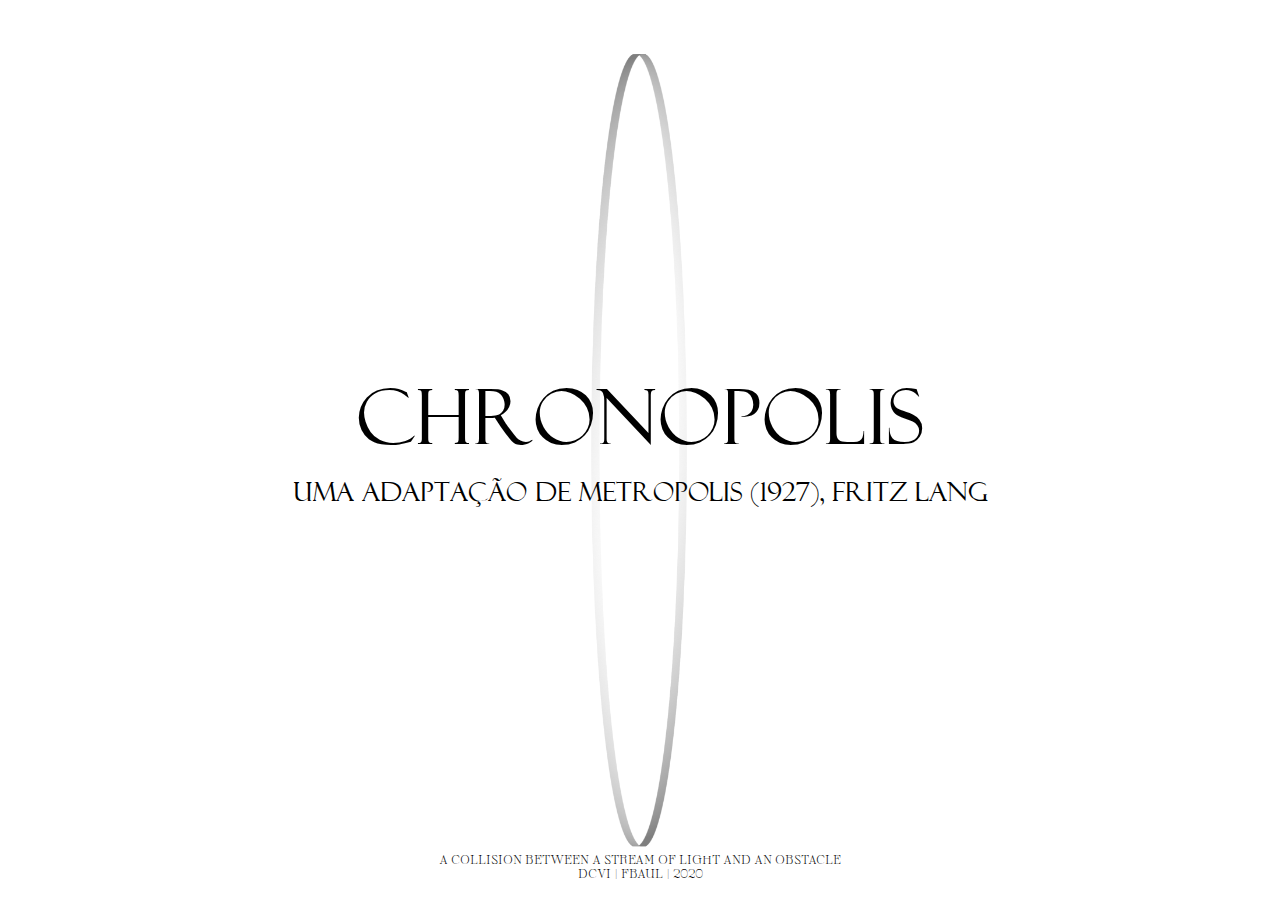
==== commit 6a157169: "Add files via upload" ====
--- a/index.html
+++ b/index.html
@@ -1,471 +1,58 @@
-<!DOCTYPE html>
-<html lang="pt">
-
-<head>
-    <title>CHRONOPOLIS</title>
-    <meta charset="utf-8">
-    <meta name="viewport" content="width=device-width, initial-scale=1.0">
-    <link rel="icon" type="image/png" href="images/icon.png">
-    <link rel="stylesheet" href="style.css">
-    <link rel="stylesheet" href="style_query.css">
-    <meta name="description" content="CHRONOPOLIS">
-    <meta name="author" content="João Delgado">
-    <meta name="theme-color" content="rgb(0, 0, 0)">
-    <script src="https://code.jquery.com/jquery-3.5.1.js"></script>
-    <script type="text/javascript">
-        $(window).on('scroll', function () {
-            if ($(window).scrollTop()) {
-                $('nav').addClass('bar');
-            } else {
-                $('nav').removeClass('bar');
-            }
-        })
-
-
-    </script>
-    <script src="cidadao.js"></script>
-</head>
-
-<body>
-
-    <div id="circle"></div>
-    <div id="background" style="background-image: url(images/BG-1.jpg);">
-        
-        <div id="main-container">
-
-
-            <nav><br>CHRONOPOLIS<br></nav>
-            <div class="bar-2">CHRONOPOLIS</div>
-            <div class="hero-2">CHRONOPOLIS</div>
-            
-
-            <div id="main">
-                <section id="suum">
-                    <div class="suum-title">Suum cuique</div>
-                    <div class="suum-title-2">A cada indivíduo, o seu tempo</div>
-
-                    <div id="welcome-container">
-                        <iframe id="welcome"
-                            src="https://player.vimeo.com/video/420504907?color=b6b6b6&byline=0&portrait=0"
-                            frameborder="0" allow="autoplay; fullscreen" allowfullscreen></iframe>
-
-                    </div>
-
-                    <div class="suum-desc">
-
-
-                        <div class="suum-text">Chronopolis é... Uma simbiose perfeita em direção ao progresso.<br><br>
-
-                            A falta de tempo era um problema geral. Com tantas tarefas, trabalhos e atividades, muitas
-                            vezes o lazer e o descanso ficam para trás. Mas trocar as horas de trabalho ou de sono por
-                            mais trabalho e atividade não é solução.
-                            O ideal seria acrescentar horas ao lazer. E através de uma série de avanços tecnológicos foi
-                            possível desacelerar a Terra, tornar cada dia mais longo, de modo a optimizar cada uma das
-                            suas 36 horas de forma mais eficiente e equilibrada. <br><br>
-
-                            Nesta cidade, cada momento de cada dia tem um valor imprescindível, essencial ao bem-estar
-                            comum, e como tal, trabalhamos para que tudo aconteça conforme esperado, de modo a optimizar
-                            o erro, e a proporcionar uma experiência favorável a todos os cidadãos.<br><br>
-
-                            Construímos uma sociedade imune à dificuldade humana de gerir o seu tempo, onde o sol se põe
-                            mais tarde, e a noite perdura. Ano após ano fomos aperfeiçoando este novo sistema de vida,
-                            para podermos hoje garantir uma maior rentabilidade do tempo aos nossos cidadãos.
-                            Somos a evolução da civilização. Vivemos em harmonia.
-                            Queremos partilhar aquilo que somos, e aquilo que conquistámos.
-                            É assim que vivemos.
-                        </div>
-
-                        <div class="suum-icon"></div>
-
-
-                    </div>
-
-
-
-
-                </section>
-
-
-                <section id="labor" style="display: none;">
-                    <div class="labor-title">LABOR OMNIA VINCIT</div>
-                    <div class="labor-title-2">O auge da gestão temporal</div>
-
-                    <iframe id="quiz" src="Quiz_1.html" style="border: none;"></iframe>
-
-                    <div class="labor-desc">
-
-                        <div class="labor-text">Para integrar esta cidade é necessário o reconhecimento dos seus
-                            valores, e o respeito pelos seus ideais. Como tal, é imprescindível o cumprimento das regras
-                            que constituem os seus pilares.<br><br>
-                            A gestão individual do tempo é considerada desapropriada, na medida em que se traduz como
-                            pouco produtiva. Assim, todos os cidadãos submetem-se a um horário rigoroso determinado por
-                            uma entidade superior, de modo a uniformizar e rentabilizar o tempo desta sociedade.<br><br>
-                            Esta entidade tem a capacidade de cruzar e combinar várias informações sobre cada indivíduo.
-                            Assim, toma em consideração aspetos da personalidade, estilo de vida e gostos de cada um na
-                            criação do seu horário, individualizando-o para que se adapte quer ao bem-estar do cidadão
-                            como ao da comunidade geral.<br><br>
-
-                            O recrutamento é para nós essencial, uma vez que a nossa intenção é providenciar ao máximo
-                            de indivíduos possível a sua mais eficaz organização temporal. Mas para tal, é necessário
-                            uma aferição dos seus traços pessoais, de forma a gerar um horário que se adeque à sua
-                            personalidade.<br><br>
-
-                            Antes de receber este horário é necessária a aceitação das Regras de Cidadania da Cidade de
-                            Chronopolis, sob a forma de termos e condições, para que o compromisso entre partes seja
-                            assumido.
-
-                        </div>
-
-
-                        <div class="labor-icon"></div>
-
-                    </div>
-                    <br><br><br><br><br><br>
-                    <form action="/action_page.php" onsubmit="return myFunction()">
-
-                        <div class="ola"> Como proceder em tempora mutantur<br>
-                            <br>
-                        </div>
-                        <div class="ola-2">Horário do cidadão: # <input type="text" id="age" size="20" name="age"></div>
-                        <br>
-                        <input type="submit" value="Submeter" class="ola-btn">
-
-                    </form>
-
-                    <br><br>
-
-                    <div id="n451" style="display: none">
-                        <p>O cidadão #451 é chamado a consultar CHRONOPOLIS às:<br>
-                            <br>
-                            1H<br>
-                            13H<br>
-                            25H<br><br>
-                            (CHR+36)<br>
-                        </p>
-                    </div>
-
-                    <div id="n392" style="display: none">
-                        <p>O cidadão #392 é chamado a consultar CHRONOPOLIS às:<br>
-                            <br>
-                            2H<br>
-                            14H<br>
-                            26H<br><br>
-                            (CHR+36)<br>
-                        </p>
-                    </div>
-
-                    <div id="n420" style="display: none">
-                        <p>O cidadão #420 é chamado a consultar CHRONOPOLIS às:<br>
-                            <br>
-                            3H<br>
-                            15H<br>
-                            27H<br><br>
-                            (CHR+36)<br>
-                        </p>
-                    </div>
-
-                    <div id="n699" style="display: none">
-                        <p>O cidadão #699 é chamado a consultar CHRONOPOLIS às:<br>
-                            <br>
-                            4H<br>
-                            16H<br>
-                            28H<br><br>
-                            (CHR+36)<br>
-                        </p>
-                    </div>
-
-                    <div id="n543" style="display: none">
-                        <p>O cidadão #543 é chamado a consultar CHRONOPOLIS às:<br>
-                            <br>
-                            5H<br>
-                            17H<br>
-                            29H<br><br>
-                            (CHR+36)<br>
-                        </p>
-                    </div>
-
-                    <div id="n291" style="display: none">
-                        <p>O cidadão #291 é chamado a consultar CHRONOPOLIS às:<br>
-                            <br>
-                            6H<br>
-                            18H<br>
-                            30H<br><br>
-                            (CHR+36)<br>
-                        </p>
-                    </div>
-
-                    <div id="n704" style="display: none">
-                        <p>O cidadão #704 é chamado a consultar CHRONOPOLIS às:<br>
-                            <br>
-                            7H<br>
-                            19H<br>
-                            31H<br><br>
-                            (CHR+36)<br>
-                        </p>
-                    </div>
-
-                    <div id="n547" style="display: none">
-                        <p>O cidadão #547 é chamado a consultar CHRONOPOLIS às:<br>
-                            <br>
-                            8H<br>
-                            20H<br>
-                            32H<br><br>
-                            (CHR+36)<br>
-                        </p>
-                    </div>
-
-                    <div id="n148" style="display: none">
-                        <p>O cidadão #148 é chamado a consultar CHRONOPOLIS às:<br>
-                            <br>
-                            9H<br>
-                            21H<br>
-                            33H<br><br>
-                            (CHR+36)<br>
-                        </p>
-                    </div>
-
-                </section>
-
-
-                <section id="tempora" style="display: none;">
-                    <div class="tempora-title">TEMPORA MUTANTUR</div>
-                    <div class="tempora-title-2">sem tempo para o erro</div>
-                    <div id="live-container">
-                        <iframe id="live"
-                            src="https://player.vimeo.com/video/424621167?color=b6b6b6&byline=0&portrait=0" width="800"
-                            height="450" frameborder="0" allow="autoplay; fullscreen" allowfullscreen></iframe>
-                    </div>
-
-                    <div class="tempora-desc">
-
-                        <div class="tempora-text">Os tempos mudam, e nós mudamos com eles. <br><br>
-                            A evolução tecnológica permitiu que chegássemos a esta nova visão da temporalidade. A
-                            adaptação humana é responsável pela instauração do linear estilo de vida no qual resulta
-                            esta sociedade do tempo. No entanto, falhar é humano e são previstos alguns
-                            deslizes.<br><br>
-                            Pode acontecer a infelicidade de um indivíduo não seguir o seu horário e, assim, desafiar a
-                            estabilidade da estrutura. Estes cidadãos têm de ser examinados e reabilitados, para
-                            prevenir futuras recaídas e assegurar que mantêm uma vida feliz e a estabilidade de toda a
-                            cidade. <br><br>
-
-                            Nesta cidade não há espaços em branco. Não há espaço para a espontaneidade, para o
-                            imprevisto, para o incerto. O vazio só traz incerteza e consequentemente medo, ansiedade,
-                            insegurança. Tudo é previamente pensado, equacionado, ponderado e decidido. O erro é
-                            minimizado. <br><br>
-
-                            O cidadão nunca está perdido, nunca se sente desorientado. Sabe que manter a ordem é
-                            essencial para o bem-estar geral. É do seu interesse, e do de todos, que seja alcançada uma
-                            sensação de conforto, e para tal, cada indivíduo terá que se manter no caminho que a si foi
-                            atribuído, sem espaço para fuga, ou para acidentes. Sem filas de espera ou de trânsito, sem
-                            mudança de ideias ou de direção. Sem opção de escolha e sem liberdade de expressão.
-
-                        </div>
-
-                        <div class="tempora-icon"></div>
-
-                    </div>
-
-
-                </section>
-            </div>
-
-
-            <div class="line"></div>
-
-
-            <div class="count-labor">
-                <div class="count-title-text">
-                    <div class="count-title">LABOR OMNIA VINCIT</div>
-                    <div class="count-text">O auge da gestão temporal</div>
-                </div>
-
-                <div id="counter-1"></div>
-
-            </div>
-
-
-            <div class="line"></div>
-
-            <div class="count-tempora">
-                <div class="count-title-text">
-                    <div class="count-title">TEMPORA MUTANTUR</div>
-                    <div class="count-text">Sem tempo para o erro</div>
-                </div>
-
-                <div id="counter-2"></div>
-
-            </div>
-
-
-
-
-            <div id="about">
-                <div id="about-bg"></div>
-                <div id="about-container">
-                    <div class="about-title">SOBRE</div>
-                    <div class="about-text">A cidade de Chronopolis oferece uma melhor gestão temporal a todos os seus
-                        cidadãos. O tempo é a única verdade absoluta. A certeza da qual não se consegue fugir. Nesta
-                        civilização não há imprevistos, não há erros, não há tempo perdido. <br><br>
-
-                        Somos uma cidade que evoluiu para uma nova visão da temporalidade. Onde cada indivíduo tem mais
-                        tempo para si próprio, para sonhar, e para viver. Os dias são mais longos, as noites mais
-                        calmas. As pessoas menos preocupadas. Vivemos em liberdade. Trabalhamos de forma cooperativa
-                        para que, juntos, avancemos em direção ao progresso de uma sociedade extremamente
-                        eficiente.<br><br>
-
-                        Procuramos novos cidadãos que pertençam a este modo de vida. Desafiamos os interessados a
-                        seguirem os três momentos evolutivos desta cidade. <br><br>
-
-                        Ao longo de três dias, novos aspectos vão sendo desvendados, convidando quem aqui entra a
-                        regressar, e a tornar-se parte deste universo construído em torno do tempo.<br><br>
-                    </div>
-
-
-                    <div class="about-logo">
-                        <br>
-                        <a href="https://chronopolis-cidade.github.io/contentor/" target="blank" class="about-manual">
-                            <div>MAIS SOBRE O PROJETO</div>
-                        </a>
-                    </div>
-
-                </div>
-
-            </div>
-
-
-
-            <div class="about-icon"></div>
-
-            <div class="about-2">
-
-
-                    <div id="about-container-2">
-                        <div class="about-title-2">SOBRE</div>
-                        <div class="about-text-2">A cidade de Chronopolis oferece uma melhor gestão temporal a todos os seus
-                            cidadãos. O tempo é a única verdade absoluta. A certeza da qual não se consegue fugir. Nesta
-                            civilização não há imprevistos, não há erros, não há tempo perdido. <br><br>
-    
-                            Somos uma cidade que evoluiu para uma nova visão da temporalidade. Onde cada indivíduo tem mais
-                            tempo para si próprio, para sonhar, e para viver. Os dias são mais longos, as noites mais
-                            calmas. As pessoas menos preocupadas. Vivemos em liberdade. Trabalhamos de forma cooperativa
-                            para que, juntos, avancemos em direção ao progresso de uma sociedade extremamente
-                            eficiente.<br><br>
-    
-                            Procuramos novos cidadãos que pertençam a este modo de vida. Desafiamos os interessados a
-                            seguirem os três momentos evolutivos desta cidade. <br><br>
-    
-                            Ao longo de três dias, novos aspectos vão sendo desvendados, convidando quem aqui entra a
-                            regressar, e a tornar-se parte deste universo construído em torno do tempo.<br><br>
-                        </div>
-    
-    
-                        <div class="about-logo">
-                            <br>
-                            <a href="https://chronopolis-cidade.github.io/contentor/" target="blank" class="about-manual">
-                                <div>MAIS SOBRE O PROJETO</div>
-                            </a>
-                        </div>
-    
-                    </div>
-            </div>
-
-
-        </div>
-
-    </div>
-    </div>
-    <img src="images/Finale/1.jpg" class="finale-img" style="display: none;">
-    <img src="images/Finale/2.jpg" class="finale-img" style="display: none;">
-    <img src="images/Finale/3.jpg" class="finale-img" style="display: none;">
-    <img src="images/Finale/4.jpg" class="finale-img" style="display: none;">
-    <img src="images/Finale/5.jpg" class="finale-img" style="display: none;">
-    <img src="images/Finale/6.jpg" class="finale-img" style="display: none;">
-    <img src="images/Finale/7.jpg" class="finale-img" style="display: none;">
-    <img src="images/Finale/8.jpg" class="finale-img" style="display: none;">
-
-</body>
-
-<script type="text/javascript">
-
-    // Set the date we're counting down to
-    var countDownDate1 = new Date("July 6, 2020 12:00:00").getTime();
-    
-    // Update the count down every 1 second
-    var x = setInterval(function() {
-    
-      // Get today's date and time
-      var now = new Date().getTime();
-        
-      // Find the distance between now and the count down date
-      var distance = countDownDate1 - now;
-        
-      // Time calculations for days, hours, minutes and seconds
-      var days = Math.floor(distance / (1000 * 60 * 60 * 36));
-      var hours = Math.floor((distance % (1000 * 60 * 60 * 36)) / (1000 * 60 * 60));
-      var minutes = Math.floor((distance % (1000 * 60 * 60)) / (1000 * 60));
-      var seconds = Math.floor((distance % (1000 * 60)) / 1000);
-        
-      // Output the result in an element with id="demo"
-      document.getElementById("counter-1").innerHTML = days + "d " + hours + "h "
-      + minutes + "m " + seconds + "s ";
-        
-      // If the count down is over, write some text 
-      if (distance < 0) {
-        clearInterval(x);
-        document.getElementById("counter-1").innerHTML = "CHRONOPOLIS";
-      }
-    }, 1000);
-    
-    
-</script>
-
-
-<script type="text/javascript">
-
-    // Set the date we're counting down to
-    var countDownDate2 = new Date("July 8, 2020 00:00:00").getTime();
-    
-    // Update the count down every 1 second
-    var x = setInterval(function() {
-    
-      // Get today's date and time
-      var now = new Date().getTime();
-        
-      // Find the distance between now and the count down date
-      var distance = countDownDate2 - now;
-        
-      // Time calculations for days, hours, minutes and seconds
-      var days = Math.floor(distance / (1000 * 60 * 60 * 36));
-      var hours = Math.floor((distance % (1000 * 60 * 60 * 36)) / (1000 * 60 * 60));
-      var minutes = Math.floor((distance % (1000 * 60 * 60)) / (1000 * 60));
-      var seconds = Math.floor((distance % (1000 * 60)) / 1000);
-        
-      // Output the result in an element with id="demo"
-      document.getElementById("counter-2").innerHTML = days + "d " + hours + "h "
-      + minutes + "m " + seconds + "s ";
-        
-      // If the count down is over, write some text 
-      if (distance < 0) {
-        clearInterval(x);
-        document.getElementById("counter-2").innerHTML = "CHRONOPOLIS";
-      }
-    }, 1000);
-    
-    
-</script>
-
-
-
-<script type="text/javascript">
-    const menuIcon = document.querySelector('.about-icon');
-
-const about = document.querySelector('.about-2');
-
-menuIcon.addEventListener('click', () => {
-    about.classList.toggle('change');
-})
-
-
-</script>
-
+<!DOCTYPE html>
+<html>
+
+<head>
+    <title>CHRONOPOLIS</title>
+    <meta charset="utf-8">
+    <meta name="viewport" content="width=device-width, initial-scale=1.0">
+    <link rel="icon" type="image/png" href="images/icon.png">
+    <meta name="description" content="A COLLISION BETWEEN A STREAM OF LIGHT AND AN OBSTACLE">
+    <meta name="author" content="João Delgado">
+    <meta name="theme-color" content="rgb(255, 255, 255)">
+    <link rel="stylesheet" href="style.css">
+    <link rel="stylesheet" href="style_query.css">
+
+
+</head>
+
+<body id="body-home">
+
+    <div class="title">CHRONOPOLIS</div>
+
+    <div class="sub-title">uma adaptação de METROPOLIS (1927), Fritz Lang </div>
+
+    <div class="desc">A COLLISION BETWEEN A STREAM OF LIGHT AND AN OBSTACLE<br>DCVI | FBAUL | 2020</div>
+
+    <div class="navbar">
+        <div class="nav-icon"></div>
+        <div class="nav-list">
+
+            <div class="nav-item">
+                <a href="Sobre.html" class="nav-link">Sobre</a>
+            </div>
+
+            <div class="nav-item">
+                <a href="Metropolis.html" class="nav-link">metropolis</a>
+            </div>
+
+            <div class="nav-item">
+                <a href="Ficcao.html" class="nav-link">Ficção</a>
+            </div>
+
+            <div class="nav-item">
+                <a href="Punicoes.html" class="nav-link">Filmes</a>
+            </div>
+
+            <div class="nav-item">
+                <a href="Manual.html" class="nav-link">Manual</a>
+            </div>
+
+        </div>
+    </div>
+
+
+    <script src="script.js"></script>
+
+</body>
+
 </html>--- a/style.css
+++ b/style.css
@@ -5,653 +5,144 @@
 
 @font-face {
   font-family: Sprat;
-  src: url(fonts/Sprat-RegularMedium.otf);
-}
-
-::-moz-selection {
-  background-color: #343434;
-  color: #B6B6B6;
-}
-
-::selection {
-  background-color: #343434;
-  color: #B6B6B6;
-}
-
-body {
+  src: url(fonts/Sprat-Regular.otf);
+}
+
+#body-home {
+  width: 100vw;
+  height: 100vh;
+  background-image: url(images/Elipse.gif);
+  background-size: contain;
+  background-repeat: no-repeat;
+  background-position: center;
+  display: -webkit-box;
+  display: -ms-flexbox;
+  display: flex;
   margin: 0px;
-  font-family: Sprat;
-}
-
-#circle {
-  position: fixed;
-  width: 100%;
-  height: 100%;
-  background-image: url("images/Elipse.gif");
-  background-size: contain;
-  background-repeat: no-repeat;
-  background-position: center;
-  z-index: -0;
-}
-
-#background {
-  width: 100%;
-  height: auto;
-  background-size: cover;
-  z-index: -20;
-}
-
-.line {
-  width: 100%;
-  height: 2px;
-  background-color: white;
-  background: -webkit-gradient(linear, left top, right top, from(#000), color-stop(50%, #fff), color-stop(50%, #fff), to(#000));
-  background: linear-gradient(90deg, #000 0%, #fff 50%, #fff 50%, #000 100%);
-  background-size: 800px;
-  -webkit-animation: lines 10s linear infinite;
-          animation: lines 10s linear infinite;
-  background-position: -800px;
-  z-index: 10;
-}
-
-@-webkit-keyframes lines {
-  0% {
-    background-position: 0px;
-  }
-  100% {
-    background-position: -800px;
-  }
-}
-
-@keyframes lines {
-  0% {
-    background-position: 0px;
-  }
-  100% {
-    background-position: -800px;
-  }
-}
-
-nav {
-  position: relative;
-  z-index: 2;
-  width: 100%;
-  height: 100vh;
-  display: -webkit-box;
-  display: -ms-flexbox;
-  display: flex;
-  -webkit-box-align: center;
-      -ms-flex-align: center;
-          align-items: center;
+  -webkit-box-orient: vertical;
+  -webkit-box-direction: normal;
+      -ms-flex-direction: column;
+          flex-direction: column;
   -webkit-box-pack: center;
       -ms-flex-pack: center;
           justify-content: center;
-  margin-top: 0px;
+  -webkit-box-align: center;
+      -ms-flex-align: center;
+          align-items: center;
+}
+
+::-moz-selection {
+  background-color: black;
+  color: white;
+}
+
+::selection {
+  background-color: black;
+  color: white;
+}
+
+.title {
+  font-family: Felix;
+  font-size: 6vw;
+}
+
+.sub-title {
+  font-family: Felix;
+  font-size: 2vw;
+}
+
+.desc {
+  position: absolute;
+  bottom: 20px;
+  font-family: Sprat;
+  font-size: 12px;
   text-align: center;
-  font-family: Felix;
-  font-size: 64px;
-  top: 0px;
-  line-height: 0px;
-  -webkit-box-shadow: none;
-          box-shadow: none;
-  color: white;
-  -webkit-transition: 750ms;
-  transition: 750ms;
-}
-
-.bar {
+}
+
+.navbar {
+  width: 80px;
+  height: 100%;
   position: fixed;
-  z-index: 3;
-  width: 100%;
-  height: 0px;
-  margin-top: 0px;
-  text-align: center;
-  -webkit-box-sizing: border-box;
-          box-sizing: border-box;
-  font-family: Felix;
-  line-height: 50px;
-  font-size: 20px;
-  top: 0px;
-  -webkit-box-shadow: 0px 0px 60px 40px #B6B6B6;
-          box-shadow: 0px 0px 60px 40px #B6B6B6;
-  color: white;
-  -webkit-animation-name: bar;
-          animation-name: bar;
-  -webkit-animation-timing-function: ease-in-out;
-          animation-timing-function: ease-in-out;
-  -webkit-animation-duration: 5s ease-in-out;
-          animation-duration: 5s ease-in-out;
-  -webkit-animation-iteration-count: infinite;
-          animation-iteration-count: infinite;
-}
-
-.nav-2 {
-  display: none;
-}
-
-.hero-2 {
-  display: none;
-}
-
-@-webkit-keyframes bar {
-  0% {
-    -webkit-box-shadow: 0px 0px 60px 20px #B6B6B6;
-            box-shadow: 0px 0px 60px 20px #B6B6B6;
-  }
-  50% {
-    -webkit-box-shadow: 0px 0px 60px 40px #343434;
-            box-shadow: 0px 0px 60px 40px #343434;
-  }
-  100% {
-    -webkit-box-shadow: 0px 0px 60px 20px #B6B6B6;
-            box-shadow: 0px 0px 60px 20px #B6B6B6;
-  }
-}
-
-@keyframes bar {
-  0% {
-    -webkit-box-shadow: 0px 0px 60px 20px #B6B6B6;
-            box-shadow: 0px 0px 60px 20px #B6B6B6;
-  }
-  50% {
-    -webkit-box-shadow: 0px 0px 60px 40px #343434;
-            box-shadow: 0px 0px 60px 40px #343434;
-  }
-  100% {
-    -webkit-box-shadow: 0px 0px 60px 20px #B6B6B6;
-            box-shadow: 0px 0px 60px 20px #B6B6B6;
-  }
-}
-
-#main-container {
-  width: 100%;
-  height: auto;
-  display: -webkit-box;
-  display: -ms-flexbox;
-  display: flex;
-  -webkit-box-orient: vertical;
-  -webkit-box-direction: normal;
-      -ms-flex-direction: column;
-          flex-direction: column;
-  -webkit-box-align: center;
-      -ms-flex-align: center;
-          align-items: center;
-  z-index: 1;
-}
-
-#main {
-  width: 1200px;
-  display: -webkit-box;
-  display: -ms-flexbox;
-  display: flex;
-  -webkit-box-orient: vertical;
-  -webkit-box-direction: normal;
-      -ms-flex-direction: column;
-          flex-direction: column;
-  z-index: 1;
-}
-
-#suum, #labor, #tempora {
-  width: 100%;
-  height: auto;
-  z-index: 1;
-}
-
-.suum-desc, .labor-desc {
-  display: -webkit-box;
-  display: -ms-flexbox;
-  display: flex;
-  -webkit-box-orient: horizontal;
-  -webkit-box-direction: normal;
-      -ms-flex-direction: row;
-          flex-direction: row;
-  -webkit-box-pack: justify;
-      -ms-flex-pack: justify;
-          justify-content: space-between;
-  -webkit-box-align: center;
-      -ms-flex-align: center;
-          align-items: center;
-}
-
-.suum-icon, .labor-icon {
-  width: 25%;
-  height: 300px;
-  background-position: center;
-  background-size: contain;
-  background-repeat: no-repeat;
-}
-
-.suum-desc, .labor-desc, .tempora-desc {
-  font-size: 20px;
-  text-align: justify;
-}
-
-#suum {
-  margin-top: 200px;
-}
-
-.suum-icon {
-  margin-top: 80px;
-  background-image: url(images/suum.png);
-}
-
-.suum-title {
-  font-family: Felix;
-  font-size: 64px;
-  color: white;
-  -webkit-filter: drop-shadow(0px 0px 7px black);
-          filter: drop-shadow(0px 0px 7px black);
-}
-
-.suum-title-2 {
-  font-family: Felix;
-  font-size: 26px;
-  color: white;
-  margin-bottom: 60px;
-}
-
-.suum-text {
-  margin-top: 80px;
-  width: 70%;
-  color: #343434;
-  margin-bottom: 100px;
-}
-
-#welcome-container {
-  width: 100%;
-  display: -webkit-box;
-  display: -ms-flexbox;
-  display: flex;
+  top: 0;
+  right: -100px;
+  display: -webkit-box;
+  display: -ms-flexbox;
+  display: flex;
+  -webkit-box-align: center;
+      -ms-flex-align: center;
+          align-items: center;
   -webkit-box-pack: center;
       -ms-flex-pack: center;
           justify-content: center;
-}
-
-#welcome {
-  width: 800px;
-  height: 450px;
-  -webkit-box-shadow: 0px 0px 60px 40px #B6B6B6;
-          box-shadow: 0px 0px 60px 40px #B6B6B6;
-  -webkit-animation-name: welcome;
-          animation-name: welcome;
-  -webkit-animation-timing-function: ease-in-out;
-          animation-timing-function: ease-in-out;
-  -webkit-animation-duration: 5s;
-          animation-duration: 5s;
-  -webkit-animation-iteration-count: infinite;
-          animation-iteration-count: infinite;
-  color: #B6B6B6;
-}
-
-@-webkit-keyframes welcome {
-  0% {
-    -webkit-box-shadow: 0px 0px 60px 20px #B6B6B6;
-            box-shadow: 0px 0px 60px 20px #B6B6B6;
-  }
-  50% {
-    -webkit-box-shadow: 0px 0px 60px 60px #343434;
-            box-shadow: 0px 0px 60px 60px #343434;
-  }
-  100% {
-    -webkit-box-shadow: 0px 0px 60px 20px #B6B6B6;
-            box-shadow: 0px 0px 60px 20px #B6B6B6;
-  }
-}
-
-@keyframes welcome {
-  0% {
-    -webkit-box-shadow: 0px 0px 60px 20px #B6B6B6;
-            box-shadow: 0px 0px 60px 20px #B6B6B6;
-  }
-  50% {
-    -webkit-box-shadow: 0px 0px 60px 60px #343434;
-            box-shadow: 0px 0px 60px 60px #343434;
-  }
-  100% {
-    -webkit-box-shadow: 0px 0px 60px 20px #B6B6B6;
-            box-shadow: 0px 0px 60px 20px #B6B6B6;
-  }
-}
-
-#labor {
-  margin-top: 60px;
-}
-
-.labor-icon {
-  background-image: url(images/labor.png);
-}
-
-.labor-title {
-  font-family: Felix;
-  font-size: 64px;
-  color: black;
-  -webkit-filter: drop-shadow(0px 0px 7px black);
-          filter: drop-shadow(0px 0px 7px black);
-}
-
-.labor-title-2 {
-  font-family: Felix;
-  font-size: 26px;
-  color: black;
-  margin-bottom: 20px;
-}
-
-.labor-text {
-  width: 70%;
-  color: black;
-}
-
-#quiz {
-  width: 800px;
-  height: 300px;
-  margin-top: 60px;
-  -webkit-box-shadow: 0px 0px 60px 40px #B6B6B6;
-          box-shadow: 0px 0px 60px 40px #B6B6B6;
-  -webkit-transition: all 500ms ease-in-out;
-  transition: all 500ms ease-in-out;
-  -webkit-animation-name: welcome;
-          animation-name: welcome;
-  -webkit-animation-timing-function: ease-in-out;
-          animation-timing-function: ease-in-out;
-  -webkit-animation-duration: 5s;
-          animation-duration: 5s;
-  -webkit-animation-iteration-count: infinite;
-          animation-iteration-count: infinite;
-  margin-bottom: 100px;
-}
-
-#quiz:hover {
-  width: 1200px;
-  height: 520px;
-}
-
-.ola {
-  font-family: Felix;
-  font-size: 36px;
-}
-
-.ola-2 {
-  margin-top: -10px;
-  font-family: sprat;
-  font-size: 20px;
-}
-
-.ola-btn {
-  font-family: Felix;
-  font-size: 20px;
-  padding: 5px 20px 0px 20px;
-  border: none;
-  background-color: transparent;
-  -webkit-transition: all 500ms ease-in-out;
-  transition: all 500ms ease-in-out;
-  -webkit-box-shadow: 0px 0px 20px 10px #B6B6B6;
-          box-shadow: 0px 0px 20px 10px #B6B6B6;
-}
-
-.ola-btn:hover {
-  -webkit-animation-name: welcome;
-          animation-name: welcome;
-  -webkit-animation-timing-function: ease-in-out;
-          animation-timing-function: ease-in-out;
-  -webkit-animation-duration: 5s;
-          animation-duration: 5s;
-  -webkit-animation-iteration-count: infinite;
-          animation-iteration-count: infinite;
-  color: white;
-}
-
-#age {
-  width: 50px;
-  border: none;
-  outline: solid 1px black;
-  background-color: transparent;
-  padding-top: 5px;
-  padding-left: 10px;
-  height: 30px;
-  font-size: 20px;
-  font-family: Felix;
-}
-
-#n451, #n392, #n420, #n699, #n543, #n291, #n704, #n547 {
-  width: 50%;
-  font-family: Felix;
-  text-align: left;
-  font-size: 36px;
-}
-
-#tempora {
-  margin-top: 100px;
-  margin-bottom: 200px;
-}
-
-.tempora-desc {
-  display: -webkit-box;
-  display: -ms-flexbox;
-  display: flex;
-  -webkit-box-orient: horizontal;
-  -webkit-box-direction: normal;
-      -ms-flex-direction: row;
-          flex-direction: row;
-  -webkit-box-pack: justify;
-      -ms-flex-pack: justify;
-          justify-content: space-between;
-  -webkit-box-align: center;
-      -ms-flex-align: center;
-          align-items: center;
-}
-
-.tempora-icon {
-  height: 300px;
-  width: 25%;
-  margin-top: 100px;
-  background-image: url(images/tempora.png);
-  background-position: center;
-  background-size: contain;
-  background-repeat: no-repeat;
-}
-
-.tempora-title {
-  font-family: Felix;
-  font-size: 64px;
-  color: white;
-  -webkit-filter: drop-shadow(0px 0px 7px black);
-          filter: drop-shadow(0px 0px 7px black);
-}
-
-.tempora-title-2 {
-  font-family: Felix;
-  font-size: 26px;
-  color: white;
-  margin-bottom: 60px;
-}
-
-.tempora-text {
-  margin-top: 100px;
-  width: 70%;
-  color: #B6B6B6;
-}
-
-#live-container {
-  width: 100%;
-  display: -webkit-box;
-  display: -ms-flexbox;
-  display: flex;
-  -webkit-box-pack: center;
-      -ms-flex-pack: center;
-          justify-content: center;
-}
-
-#live {
-  width: 800px;
-  height: 450px;
-  -webkit-box-shadow: 0px 0px 60px 40px #B6B6B6;
-          box-shadow: 0px 0px 60px 40px #B6B6B6;
-  -webkit-animation-name: welcome;
-          animation-name: welcome;
-  -webkit-animation-timing-function: ease-in-out;
-          animation-timing-function: ease-in-out;
-  -webkit-animation-duration: 5s;
-          animation-duration: 5s;
-  -webkit-animation-iteration-count: infinite;
-          animation-iteration-count: infinite;
-  color: #B6B6B6;
-}
-
-.finale-img {
-  width: 100%;
-  height: auto;
-}
-
-.about-2 {
-  display: none;
-}
-
-#about-bg {
-  position: absolute;
-  top: 0;
-  right: 0;
-  bottom: 0;
-  left: 0;
-  background: radial-gradient(#000000, #ffffff);
-  background-size: 200% 500%;
-  -webkit-animation: cor 30s ease infinite;
-          animation: cor 30s ease infinite;
-  -webkit-filter: blur(10px);
-          filter: blur(10px);
-}
-
-@-webkit-keyframes cor {
-  0% {
-    background-position: 58% 0%;
-  }
-  50% {
-    background-position: 43% 100%;
-  }
-  100% {
-    background-position: 58% 0%;
-  }
-}
-
-@keyframes cor {
-  0% {
-    background-position: 58% 0%;
-  }
-  50% {
-    background-position: 43% 100%;
-  }
-  100% {
-    background-position: 58% 0%;
-  }
-}
-
-#about {
-  display: -webkit-box;
-  display: -ms-flexbox;
-  display: flex;
-  position: fixed;
-  right: 0px;
-  -webkit-box-orient: vertical;
-  -webkit-box-direction: normal;
-      -ms-flex-direction: column;
-          flex-direction: column;
-  width: 3vw;
-  height: 100vh;
-  -webkit-animation: disap .5s;
-          animation: disap .5s;
-  -webkit-animation-timing-function: cubic-bezier(0, 1, 0.9, 0.8);
-          animation-timing-function: cubic-bezier(0, 1, 0.9, 0.8);
-  -webkit-transition: width .5s;
-  transition: width .5s;
-  -webkit-box-pack: justify;
-      -ms-flex-pack: justify;
-          justify-content: space-between;
-  z-index: 2;
-}
-
-#about:hover {
-  width: 50vw;
-  z-index: 4;
-}
-
-@-webkit-keyframes disap {
-  0% {
-    width: 20vh;
-  }
-  100% {
-    width: 4.76vh;
-  }
-}
-
-@keyframes disap {
-  0% {
-    width: 20vh;
-  }
-  100% {
-    width: 4.76vh;
-  }
-}
-
-#about-container {
-  width: 100%;
-  height: 100vh;
-  z-index: 5;
-  padding: 6vw;
+  -webkit-transition: all 250ms ease-in-out;
+  transition: all 250ms ease-in-out;
+  z-index: 20;
+  background-color: white;
   -webkit-box-sizing: border-box;
           box-sizing: border-box;
-  color: white;
-  position: relative;
-  margin: 70px;
-}
-
-#about-container:hover {
-  margin: 0px;
-}
-
-.about-title {
-  font-family: Felix;
-  font-size: 36px;
-  margin-bottom: 10px;
-}
-
-.about-logo {
-  position: absolute;
-  background-image: url(images/Elipse.gif);
-  display: -webkit-box;
-  display: -ms-flexbox;
-  display: flex;
-  -webkit-box-pack: center;
-      -ms-flex-pack: center;
-          justify-content: center;
-  -webkit-box-align: center;
-      -ms-flex-align: center;
-          align-items: center;
-  bottom: 20px;
-  left: 0;
-  width: 100%;
-  height: 200px;
+  -webkit-box-shadow: 0px 0px 2px;
+          box-shadow: 0px 0px 2px;
+}
+
+.change {
+  right: 0px;
+}
+
+.nav-icon {
+  position: fixed;
+  width: 40px;
+  height: 40px;
+  background-image: url(images/menu.png);
+  background-size: contain;
+  background-repeat: no-repeat;
   background-position: center;
-  background-repeat: no-repeat;
-  background-size: contain;
-}
-
-.about-manual {
+  top: 15px;
+  right: 20px;
+  z-index: 41;
+  cursor: pointer;
+  color: black;
+  -webkit-filter: drop-shadow(0px 0px 2px);
+          filter: drop-shadow(0px 0px 2px);
+}
+
+.nav-list {
+  display: -webkit-box;
+  display: -ms-flexbox;
+  display: flex;
+  height: 100vh;
+  padding-top: 50px;
+  padding-bottom: 20px;
+  -webkit-box-sizing: border-box;
+          box-sizing: border-box;
+  -webkit-box-orient: vertical;
+  -webkit-box-direction: normal;
+      -ms-flex-direction: column;
+          flex-direction: column;
+  -ms-flex-pack: distribute;
+      justify-content: space-around;
+}
+
+.nav-item {
   text-align: center;
-  font-family: Felix;
-  font-size: 24px;
-  margin-bottom: 10px;
-  position: relative;
-  cursor: pointer;
-  color: white;
-  -webkit-filter: drop-shadow(0px 0px 7px black);
-          filter: drop-shadow(0px 0px 7px black);
+  list-style: none;
+  -webkit-transform: rotate(90deg);
+          transform: rotate(90deg);
+}
+
+.nav-link {
   text-decoration: none;
-}
-
-.about-manual::before {
+  font-size: 20px;
+  color: black;
+  font-family: Felix;
+  position: relative;
+  top: 2px;
+}
+
+.nav-link::after {
   content: "";
   width: 100%;
   height: 1px;
-  background-color: white;
+  background-color: black;
   position: absolute;
   bottom: 0;
   left: 0;
@@ -663,14 +154,110 @@
   transition: transform 250ms ease-in-out, -webkit-transform 250ms ease-in-out;
 }
 
-.about-manual:hover::before {
+.nav-link:hover::after {
   -webkit-transform: scaleX(1);
           transform: scaleX(1);
 }
 
+.nav-link-selected {
+  text-decoration: none;
+  font-size: 20px;
+  color: black;
+  font-family: Felix;
+  position: relative;
+  top: 5px;
+}
+
+.nav-link-selected::after {
+  content: "";
+  width: 100%;
+  height: 1px;
+  background-color: black;
+  position: absolute;
+  bottom: 0;
+  left: 0;
+  -webkit-transform: scaleX(1);
+          transform: scaleX(1);
+  -webkit-transition: -webkit-transform 250ms ease-in-out;
+  transition: -webkit-transform 250ms ease-in-out;
+  transition: transform 250ms ease-in-out;
+  transition: transform 250ms ease-in-out, -webkit-transform 250ms ease-in-out;
+}
+
+#body-content {
+  margin: 0px;
+  display: -webkit-box;
+  display: -ms-flexbox;
+  display: flex;
+  -webkit-box-orient: vertical;
+  -webkit-box-direction: normal;
+      -ms-flex-direction: column;
+          flex-direction: column;
+  -webkit-box-align: center;
+      -ms-flex-align: center;
+          align-items: center;
+}
+
+#main-container {
+  width: 1200px;
+  height: auto;
+  margin-top: 60px;
+  margin-bottom: 100px;
+}
+
+.topbar {
+  width: 100%;
+  height: 72px;
+  position: fixed;
+  background-color: white;
+  top: 0;
+  display: -webkit-box;
+  display: -ms-flexbox;
+  display: flex;
+  -webkit-box-align: center;
+      -ms-flex-align: center;
+          align-items: center;
+  -webkit-box-pack: center;
+      -ms-flex-pack: center;
+          justify-content: center;
+  z-index: 1;
+}
+
+.topbar-link {
+  font-family: Felix;
+  font-size: 20px;
+  top: 3px;
+  color: black;
+  text-decoration: none;
+  position: relative;
+}
+
+.topbar-link::before {
+  content: "";
+  width: 100%;
+  height: 1px;
+  background-color: black;
+  position: absolute;
+  bottom: 0;
+  left: 0;
+  -webkit-transform: scaleX(0);
+          transform: scaleX(0);
+  -webkit-transition: -webkit-transform 250ms ease-in-out;
+  transition: -webkit-transform 250ms ease-in-out;
+  transition: transform 250ms ease-in-out;
+  transition: transform 250ms ease-in-out, -webkit-transform 250ms ease-in-out;
+}
+
+.topbar-link:hover::before {
+  -webkit-transform: scaleX(1);
+          transform: scaleX(1);
+}
+
 .line {
   width: 100%;
   height: 2px;
+  position: fixed;
+  top: 72px;
   background-color: white;
   background: -webkit-gradient(linear, left top, right top, from(#000), color-stop(50%, #fff), color-stop(50%, #fff), to(#000));
   background: linear-gradient(90deg, #000 0%, #fff 50%, #fff 50%, #000 100%);
@@ -678,7 +265,16 @@
   -webkit-animation: lines 10s linear infinite;
           animation: lines 10s linear infinite;
   background-position: -800px;
-  z-index: 0;
+  z-index: 10;
+}
+
+@-webkit-keyframes lines {
+  0% {
+    background-position: 0px;
+  }
+  100% {
+    background-position: -800px;
+  }
 }
 
 @keyframes lines {
@@ -690,7 +286,89 @@
   }
 }
 
-.count-labor, .count-tempora {
+.title-2 {
+  font-family: Felix;
+  font-size: 64px;
+  text-align: center;
+  margin-bottom: 20px;
+}
+
+.title-3 {
+  font-family: Felix;
+  font-size: 64px;
+  text-align: center;
+  margin-bottom: -10px;
+}
+
+.text-title {
+  font-family: Felix;
+  font-size: 48px;
+  margin-bottom: 20px;
+}
+
+.text-title-2 {
+  font-family: Felix;
+  font-size: 48px;
+  margin-bottom: -10px;
+}
+
+.text {
+  font-family: Sprat;
+  font-size: 16px;
+  line-height: 24px;
+  text-align: justify;
+}
+
+.text-2 {
+  text-align: center;
+  font-family: Sprat;
+  font-size: 16px;
+  line-height: 24px;
+}
+
+span {
+  font-family: Felix;
+}
+
+iframe {
+  width: 100%;
+  height: 700px;
+}
+
+footer {
+  width: 100%;
+  height: 200px;
+  display: -webkit-box;
+  display: -ms-flexbox;
+  display: flex;
+  -webkit-box-orient: vertical;
+  -webkit-box-direction: normal;
+      -ms-flex-direction: column;
+          flex-direction: column;
+  -webkit-box-pack: center;
+      -ms-flex-pack: center;
+          justify-content: center;
+  -webkit-box-align: center;
+      -ms-flex-align: center;
+          align-items: center;
+}
+
+.logo {
+  width: 120px;
+  height: 120px;
+  background-image: url(images/Elipse.gif);
+  background-size: contain;
+  background-repeat: no-repeat;
+  margin-bottom: 10px;
+}
+
+.footer-text {
+  font-family: Sprat;
+  font-size: 12px;
+  text-align: center;
+}
+
+.sobre-container {
   width: 100%;
   height: auto;
   display: -webkit-box;
@@ -700,32 +378,313 @@
   -webkit-box-direction: normal;
       -ms-flex-direction: row;
           flex-direction: row;
-  -webkit-box-align: center;
-      -ms-flex-align: center;
-          align-items: center;
-  -webkit-box-pack: justify;
-      -ms-flex-pack: justify;
-          justify-content: space-between;
-  padding: 0vw 10vw 0vw 10vw;
-  -webkit-box-sizing: border-box;
-          box-sizing: border-box;
-  color: #343434;
-  margin-top: 20px;
-  margin-bottom: 20px;
-}
-
-.count-title {
-  font-family: Felix;
-  font-size: 30px;
-}
-
-.count-text {
-  font-family: Sprat;
-  font-size: 20px;
-}
-
-#counter-1, #counter-2 {
-  font-family: Felix;
-  font-size: 30px;
+  position: relative;
+}
+
+.sobre-text {
+  width: 50%;
+}
+
+.sobre-image {
+  width: 45%;
+  height: auto;
+  background-image: url(images/sobre.png);
+  background-position: center;
+  background-size: contain;
+  background-repeat: no-repeat;
+  margin-left: 5%;
+  position: relative;
+}
+
+.authors-text {
+  position: absolute;
+  width: 100%;
+  display: -webkit-box;
+  display: -ms-flexbox;
+  display: flex;
+  -webkit-box-pack: center;
+      -ms-flex-pack: center;
+          justify-content: center;
+  bottom: 20px;
+  font-family: Sprat;
+  font-size: 12px;
+  line-height: 18px;
+}
+
+.authors-text-2 {
+  width: 70%;
+  text-align: right;
+  font-family: Sprat;
+  font-size: 12px;
+  line-height: 18px;
+}
+
+.metropolis-container {
+  margin-top: 80px;
+  width: 100%;
+  height: auto;
+  display: -webkit-box;
+  display: -ms-flexbox;
+  display: flex;
+  -webkit-box-orient: vertical;
+  -webkit-box-direction: normal;
+      -ms-flex-direction: column;
+          flex-direction: column;
+  position: relative;
+}
+
+.metropolis-text {
+  width: 70%;
+  margin-top: 100px;
+  margin-bottom: 120px;
+}
+
+.metropolis-image {
+  width: 100%;
+  height: 200px;
+  background-image: url(images/metropolis.png);
+  background-position: center;
+  background-size: contain;
+  background-repeat: no-repeat;
+  margin-top: 50px;
+}
+
+#body-ficcao {
+  width: 100vw;
+  height: 100vh;
+  background-image: url(images/Elipse.gif);
+  background-size: 50%;
+  background-repeat: no-repeat;
+  background-position: center;
+  display: -webkit-box;
+  display: -ms-flexbox;
+  display: flex;
+  margin: 0px;
+  -webkit-box-orient: vertical;
+  -webkit-box-direction: normal;
+      -ms-flex-direction: column;
+          flex-direction: column;
+  -webkit-box-pack: center;
+      -ms-flex-pack: center;
+          justify-content: center;
+  -webkit-box-align: center;
+      -ms-flex-align: center;
+          align-items: center;
+}
+
+.btn-ficcao {
+  width: 200px;
+  height: 200px;
+  background-image: url(images/menu.png);
+  margin-top: 100px;
+  background-size: contain;
+  background-position: center;
+  background-repeat: no-repeat;
+  color: black;
+  -webkit-filter: drop-shadow(0px 0px 5px);
+          filter: drop-shadow(0px 0px 5px);
+  -webkit-transition: -webkit-filter 500ms ease-in-out;
+  transition: -webkit-filter 500ms ease-in-out;
+  transition: filter 500ms ease-in-out;
+  transition: filter 500ms ease-in-out, -webkit-filter 500ms ease-in-out;
+}
+
+.btn-ficcao:hover {
+  cursor: pointer;
+  -webkit-filter: drop-shadow(0px 0px 10px);
+          filter: drop-shadow(0px 0px 10px);
+  -webkit-animation: rotate 8s linear infinite;
+          animation: rotate 8s linear infinite;
+  -webkit-transform: rotateZ(0);
+          transform: rotateZ(0);
+}
+
+@-webkit-keyframes rotate {
+  0% {
+    -webkit-transform: rotateZ(0);
+            transform: rotateZ(0);
+  }
+  100% {
+    -webkit-transform: rotateZ(360deg);
+            transform: rotateZ(360deg);
+  }
+}
+
+@keyframes rotate {
+  0% {
+    -webkit-transform: rotateZ(0);
+            transform: rotateZ(0);
+  }
+  100% {
+    -webkit-transform: rotateZ(360deg);
+            transform: rotateZ(360deg);
+  }
+}
+
+.crimes-container-1 {
+  width: 100%;
+  height: auto;
+  display: -webkit-box;
+  display: -ms-flexbox;
+  display: flex;
+  -webkit-box-orient: vertical;
+  -webkit-box-direction: normal;
+      -ms-flex-direction: column;
+          flex-direction: column;
+  -webkit-box-align: center;
+      -ms-flex-align: center;
+          align-items: center;
+  position: relative;
+}
+
+.crimes-container-2 {
+  width: 100%;
+  height: auto;
+  display: -webkit-box;
+  display: -ms-flexbox;
+  display: flex;
+  -webkit-box-orient: vertical;
+  -webkit-box-direction: normal;
+      -ms-flex-direction: column;
+          flex-direction: column;
+  position: relative;
+}
+
+.crimes-text-box {
+  width: 100%;
+  height: auto;
+  display: -webkit-box;
+  display: -ms-flexbox;
+  display: flex;
+  -webkit-box-orient: horizontal;
+  -webkit-box-direction: normal;
+      -ms-flex-direction: row;
+          flex-direction: row;
+}
+
+.crimes-text-1 {
+  width: 70%;
+  margin-top: 100px;
+  margin-bottom: 120px;
+}
+
+.crimes-text-2 {
+  width: 70%;
+  margin-top: 50px;
+  margin-bottom: 120px;
+}
+
+.crimes-text-3 {
+  width: 25%;
+  margin-left: 5%;
+  margin-top: 50px;
+  margin-bottom: 120px;
+}
+
+.crimes-text-3-body {
+  font-family: Sprat;
+  font-size: 16px;
+  line-height: 24px;
+  text-align: left;
+}
+
+.manual-container {
+  margin-top: 70px;
+  width: 100%;
+  height: auto;
+  display: -webkit-box;
+  display: -ms-flexbox;
+  display: flex;
+  -webkit-box-orient: vertical;
+  -webkit-box-direction: normal;
+      -ms-flex-direction: column;
+          flex-direction: column;
+  position: relative;
+  -webkit-box-align: center;
+      -ms-flex-align: center;
+          align-items: center;
+}
+
+.manual-text {
+  width: 70%;
+}
+
+.manual-image {
+  width: 100%;
+  height: 200px;
+  background-image: url(images/manual.png);
+  background-position: center;
+  background-size: contain;
+  background-repeat: no-repeat;
+  margin-top: 100px;
+}
+
+#manual-book {
+  margin-top: 50px;
+  display: -webkit-box;
+  display: -ms-flexbox;
+  display: flex;
+  -webkit-box-pack: center;
+      -ms-flex-pack: center;
+          justify-content: center;
+}
+
+img {
+  width: 70%;
+  height: auto;
+  -webkit-filter: drop-shadow(0px 0px 2px black);
+          filter: drop-shadow(0px 0px 2px black);
+}
+
+#manual-book-container {
+  width: 100%;
+  height: auto;
+  position: relative;
+}
+
+.prew,
+.next {
+  position: absolute;
+  top: 0%;
+  font-family: Sprat;
+  font-size: 60px;
+  border: none;
+  background-color: transparent;
+  margin: 0px;
+  color: #fff;
+  -webkit-filter: drop-shadow(0px 0px 3px black);
+          filter: drop-shadow(0px 0px 3px black);
+  -webkit-transition: -webkit-filter 250ms ease-in-out;
+  transition: -webkit-filter 250ms ease-in-out;
+  transition: filter 250ms ease-in-out;
+  transition: filter 250ms ease-in-out, -webkit-filter 250ms ease-in-out;
+}
+
+.next {
+  right: 0px;
+}
+
+.prew {
+  left: 00px;
+}
+
+.prew:hover,
+.next:hover {
+  -webkit-filter: drop-shadow(0px 0px 5px black);
+          filter: drop-shadow(0px 0px 5px black);
+}
+
+.prew:focus,
+.next:focus {
+  cursor: pointer;
+  outline: inherit;
+  border: none;
+  background-color: transparent;
+  margin: 0px;
+  color: #fff;
+  -webkit-transition: -webkit-filter 250ms ease-in-out;
+  transition: -webkit-filter 250ms ease-in-out;
+  transition: filter 250ms ease-in-out;
+  transition: filter 250ms ease-in-out, -webkit-filter 250ms ease-in-out;
 }
 /*# sourceMappingURL=style.css.map */--- a/style_query.css
+++ b/style_query.css
@@ -1,433 +1,210 @@
 @media only screen and (max-width: 1250px) {
-  #main {
-    width: 100%;
-    padding: 40px;
-    -webkit-box-sizing: border-box;
-            box-sizing: border-box;
-  }
-  .suum-desc, .labor-desc {
+  #body-content {
+    padding: 20px;
+    -webkit-box-sizing: border-box;
+            box-sizing: border-box;
+  }
+  #body-home {
+    padding: 20px;
+    -webkit-box-sizing: border-box;
+            box-sizing: border-box;
+  }
+  #main-container {
+    width: 100%;
+    height: auto;
+    margin-top: 60px;
+    margin-bottom: 100px;
+  }
+  iframe {
+    width: 100%;
+    height: 500px;
+  }
+  .navbar {
+    width: 60px;
+    background-color: white;
+    z-index: 20;
+    padding-top: 30px;
+    -webkit-box-sizing: border-box;
+            box-sizing: border-box;
+    -webkit-box-shadow: 0px 0px 2px;
+            box-shadow: 0px 0px 2px;
+  }
+  .change {
+    right: 0px;
+  }
+  .nav-icon {
+    top: 15px;
+    right: 10px;
+    z-index: 20;
+  }
+  .sobre-container {
     -webkit-box-orient: vertical;
     -webkit-box-direction: normal;
         -ms-flex-direction: column;
             flex-direction: column;
   }
-  .tempora-desc {
+  .sobre-text {
+    width: 70%;
+  }
+  .sobre-image {
+    width: 100%;
+    height: auto;
+    background-image: url(images/sobre.png);
+    background-position: right;
+    margin-left: 0%;
+    position: relative;
+    margin-top: 60px;
+  }
+  .authors-text {
+    position: relative;
+    -webkit-box-pack: start;
+        -ms-flex-pack: start;
+            justify-content: flex-start;
+    bottom: 0px;
+  }
+  .authors-text-2 {
+    width: 50%;
+    text-align: left;
+  }
+  .crimes-text-box {
+    width: 100%;
+    height: auto;
+    display: -webkit-box;
+    display: -ms-flexbox;
+    display: flex;
+    -webkit-box-orient: vertical;
+    -webkit-box-direction: reverse;
+        -ms-flex-direction: column-reverse;
+            flex-direction: column-reverse;
+  }
+  .crimes-text-1 {
+    width: 70%;
+    margin-top: 100px;
+    margin-bottom: 80px;
+  }
+  .crimes-text-2 {
+    width: 70%;
+    margin-top: 0px;
+    margin-bottom: 120px;
+  }
+  .crimes-text-3 {
+    width: 30%;
+    margin-left: 0%;
+    margin-top: 50px;
+    margin-bottom: 20px;
+  }
+}
+
+@media only screen and (max-width: 600px) {
+  iframe {
+    width: 100%;
+    height: 250px;
+  }
+  #body-home {
+    padding: 20px;
+    -webkit-box-sizing: border-box;
+            box-sizing: border-box;
+  }
+  #body-content {
+    padding: 20px;
+    -webkit-box-sizing: border-box;
+            box-sizing: border-box;
+  }
+  .title {
+    font-family: Felix;
+    font-size: 40px;
+  }
+  .sub-title {
+    font-family: Felix;
+    font-size: 16px;
+    text-align: center;
+  }
+  .title-3 {
+    font-family: Felix;
+    font-size: 40px;
+    text-align: center;
+    margin-bottom: 0px;
+  }
+  .sobre-text {
+    width: 100%;
+  }
+  .sobre-image {
+    background-position: center;
+  }
+  .authors-text-2 {
+    width: 70%;
+  }
+  .metropolis-container {
+    margin-top: 80px;
+    width: 100%;
+    height: auto;
+    display: -webkit-box;
+    display: -ms-flexbox;
+    display: flex;
     -webkit-box-orient: vertical;
     -webkit-box-direction: normal;
         -ms-flex-direction: column;
             flex-direction: column;
-  }
-  .suum-icon, .labor-icon {
-    width: 40%;
-    height: 200px;
-  }
-  #suum {
-    margin-top: 200px;
-  }
-  .suum-icon {
-    margin-top: 0px;
-    background-image: url(images/suum.png);
-    margin-bottom: 60px;
-  }
-  .suum-title {
-    font-size: 64px;
-  }
-  .suum-title-2 {
-    font-size: 26px;
-    margin-bottom: 60px;
-  }
-  .suum-text {
-    margin-top: 80px;
-    width: 70%;
-    margin-bottom: 100px;
-  }
-  #welcome {
-    width: 622px;
-    height: 350px;
-  }
-  .labor-title {
-    font-size: 64px;
-  }
-  .labor-title-2 {
-    font-size: 26px;
-    margin-bottom: 20px;
-  }
-  .labor-text {
-    margin-bottom: 100px;
-    width: 70%;
-  }
-  #quiz {
-    width: 100%;
-    height: 500px;
-    margin-top: 60px;
-    margin-bottom: 100px;
-  }
-  #quiz:hover {
-    width: 100%;
-    height: 500px;
-  }
-  #tempora {
-    margin-top: 100px;
-    margin-bottom: 100px;
-  }
-  .tempora-desc {
+    position: relative;
+  }
+  .metropolis-text {
+    width: 100%;
+    margin-top: 20px;
+    margin-bottom: 40px;
+  }
+  #body-ficcao {
+    width: 100vw;
+    height: 100vh;
+    background-image: url(images/Elipse.gif);
+    background-size: 100%;
+    background-repeat: no-repeat;
+    background-position: center;
     display: -webkit-box;
     display: -ms-flexbox;
     display: flex;
+    margin: 0px;
     -webkit-box-orient: vertical;
     -webkit-box-direction: normal;
         -ms-flex-direction: column;
             flex-direction: column;
-    -webkit-box-pack: justify;
-        -ms-flex-pack: justify;
-            justify-content: space-between;
-    -webkit-box-align: center;
-        -ms-flex-align: center;
-            align-items: center;
-  }
-  .tempora-icon {
-    height: 200px;
-    width: 40%;
-  }
-  .tempora-title {
-    font-size: 64px;
-  }
-  .tempora-title-2 {
-    font-size: 26px;
-    margin-bottom: 60px;
-  }
-  .tempora-text {
-    margin-top: 100px;
-    width: 70%;
-  }
-  #live {
-    width: 622px;
-    height: 350px;
-  }
-}
-
-@media only screen and (max-width: 700px) {
-  #main {
-    width: 100%;
-    padding: 30px;
-    -webkit-box-sizing: border-box;
-            box-sizing: border-box;
-  }
-  .suum-desc, .labor-desc {
-    -webkit-box-orient: vertical;
-    -webkit-box-direction: normal;
-        -ms-flex-direction: column;
-            flex-direction: column;
-  }
-  .tempora-desc {
-    -webkit-box-orient: vertical;
-    -webkit-box-direction: normal;
-        -ms-flex-direction: column;
-            flex-direction: column;
-  }
-  .suum-icon, .labor-icon {
-    width: 40%;
-    height: 200px;
-  }
-  nav {
-    display: none;
-  }
-  .bar-2 {
-    position: fixed;
-    width: 100%;
-    height: 70px;
-    top: 0;
-    color: white;
-    z-index: 40;
-    background: -webkit-gradient(linear, left top, left bottom, from(rgba(255, 255, 255, 0.5)), color-stop(10%, rgba(255, 255, 255, 0.5)), color-stop(10%, rgba(255, 255, 255, 0.5)), to(rgba(255, 255, 255, 0)));
-    background: linear-gradient(180deg, rgba(255, 255, 255, 0.5) 0%, rgba(255, 255, 255, 0.5) 10%, rgba(255, 255, 255, 0.5) 10%, rgba(255, 255, 255, 0) 100%);
-    font-family: Felix;
-    display: -webkit-box;
-    display: -ms-flexbox;
-    display: flex;
     -webkit-box-pack: center;
         -ms-flex-pack: center;
             justify-content: center;
     -webkit-box-align: center;
         -ms-flex-align: center;
             align-items: center;
-    font-size: 20px;
-  }
-  .hero-2 {
-    display: -webkit-box;
-    display: -ms-flexbox;
-    display: flex;
-    width: 100%;
-    height: 100vh;
-    -webkit-box-pack: center;
-        -ms-flex-pack: center;
-            justify-content: center;
-    -webkit-box-align: center;
-        -ms-flex-align: center;
-            align-items: center;
-    font-family: Felix;
-    font-size: 42px;
-    color: white;
-  }
-  #suum {
-    margin-top: 100px;
-  }
-  .suum-icon {
+  }
+  .btn-ficcao {
+    -webkit-transition: -webkit-filter 500ms ease-in-out;
+    transition: -webkit-filter 500ms ease-in-out;
+    transition: filter 500ms ease-in-out;
+    transition: filter 500ms ease-in-out, -webkit-filter 500ms ease-in-out;
+    -webkit-filter: drop-shadow(0px 0px 10px);
+            filter: drop-shadow(0px 0px 10px);
+    -webkit-animation: rotate 8s linear infinite;
+            animation: rotate 8s linear infinite;
+    -webkit-transform: rotateZ(0);
+            transform: rotateZ(0);
+  }
+  .crimes-text-1 {
+    width: 90%;
+    margin-top: 80px;
+    margin-bottom: 50px;
+  }
+  .crimes-text-2 {
+    width: 100%;
     margin-top: 0px;
-    background-image: url(images/suum.png);
-    margin-bottom: 60px;
-  }
-  .suum-title {
-    font-size: 40px;
-  }
-  .suum-title-2 {
-    font-size: 20px;
-    margin-bottom: 60px;
-  }
-  .suum-text {
-    margin-top: 80px;
-    width: 100%;
-    margin-bottom: 100px;
-    font-size: 16px;
-    line-height: 22px;
-  }
-  #welcome {
-    width: 100%;
-    height: 200px;
-    -webkit-box-shadow: 0px 0px 0px 0px #B6B6B6;
-            box-shadow: 0px 0px 0px 0px #B6B6B6;
-    -webkit-animation-name: none;
-            animation-name: none;
-  }
-  .labor-title {
-    font-size: 40px;
-  }
-  .labor-title-2 {
-    font-size: 20px;
+    margin-bottom: 120px;
+  }
+  .crimes-text-3 {
+    width: 70%;
+    margin-left: 0%;
+    margin-top: 50px;
     margin-bottom: 20px;
   }
-  .labor-text {
-    margin-bottom: 100px;
-    width: 100%;
-    font-size: 16px;
-  }
-  #quiz {
-    width: 100%;
-    height: 500px;
-    margin-top: 60px;
-    margin-bottom: 100px;
-  }
-  #quiz:hover {
-    width: 100%;
-    height: 500px;
-  }
-  #tempora {
-    margin-top: 100px;
-    margin-bottom: 100px;
-  }
-  .tempora-desc {
-    display: -webkit-box;
-    display: -ms-flexbox;
-    display: flex;
-    -webkit-box-orient: vertical;
-    -webkit-box-direction: normal;
-        -ms-flex-direction: column;
-            flex-direction: column;
-    -webkit-box-pack: justify;
-        -ms-flex-pack: justify;
-            justify-content: space-between;
-    -webkit-box-align: center;
-        -ms-flex-align: center;
-            align-items: center;
-  }
-  .tempora-icon {
-    height: 200px;
-    width: 40%;
-  }
-  .tempora-title {
-    font-size: 40px;
-  }
-  .tempora-title-2 {
-    font-size: 20px;
-    margin-bottom: 60px;
-  }
-  .tempora-text {
-    margin-top: 100px;
-    width: 100%;
-    font-size: 16px;
-  }
-  #live {
-    width: 100%;
-    height: 200px;
-    -webkit-box-shadow: 0px 0px 0px 0px #B6B6B6;
-            box-shadow: 0px 0px 0px 0px #B6B6B6;
-    -webkit-animation-name: none;
-            animation-name: none;
-  }
-  #about {
-    display: none;
-  }
-  .about-2 {
-    display: -webkit-box;
-    display: -ms-flexbox;
-    display: flex;
-    width: 100%;
-    height: 100%;
-    position: fixed;
-    -webkit-box-align: start;
-        -ms-flex-align: start;
-            align-items: flex-start;
-    -webkit-box-pack: center;
-        -ms-flex-pack: center;
-            justify-content: center;
-    -webkit-transition: all 250ms ease-in-out;
-    transition: all 250ms ease-in-out;
-    z-index: 40;
-    overflow: scroll;
-    background: radial-gradient(#000000, #ffffff);
-    background-size: 200% 500%;
-    -webkit-animation: cor 30s ease infinite;
-            animation: cor 30s ease infinite;
-    opacity: 0;
-    right: -100vw;
-    padding: 20px;
-    -webkit-box-sizing: border-box;
-            box-sizing: border-box;
-  }
-  .change {
-    opacity: 1;
-    right: 0vw;
-  }
-  #about-container-2 {
-    width: 100%;
-    height: auto;
-    color: white;
-  }
-  .about-icon {
-    position: fixed;
-    width: 50px;
-    height: 50px;
-    background-image: url(images/menu.png);
-    background-size: contain;
-    background-repeat: no-repeat;
-    background-position: center;
-    top: 10px;
-    right: 25px;
-    cursor: pointer;
-    color: black;
-    -webkit-filter: drop-shadow(0px 0px 2px);
-            filter: drop-shadow(0px 0px 2px);
-    z-index: 50;
-  }
-  .about-title-2 {
-    font-family: Felix;
-    font-size: 36px;
-    margin-bottom: 10px;
-    margin-top: 20px;
-  }
-  .about-text-2 {
-    width: 80%;
-    margin-bottom: 50px;
-    font-size: 16px;
-    line-height: 22px;
-    text-align: left;
-  }
-  .about-logo {
-    position: relative;
-    background-image: url(images/elipse.gif);
-    display: -webkit-box;
-    display: -ms-flexbox;
-    display: flex;
-    -webkit-box-pack: center;
-        -ms-flex-pack: center;
-            justify-content: center;
-    -webkit-box-align: center;
-        -ms-flex-align: center;
-            align-items: center;
-    width: 100%;
-    height: 200px;
-    background-position: center;
-    background-repeat: no-repeat;
-    background-size: contain;
-  }
-  .about-manual {
-    text-align: center;
-    font-family: Felix;
-    font-size: 24px;
-    margin-bottom: 10px;
-    position: relative;
-    cursor: pointer;
-    color: white;
-    -webkit-filter: drop-shadow(0px 0px 7px black);
-            filter: drop-shadow(0px 0px 7px black);
-    text-decoration: underline;
-  }
-  .about-manual:hover::before {
-    -webkit-transform: scaleX(0);
-            transform: scaleX(0);
-  }
-  .line {
-    width: 100%;
-    height: 2px;
-    background-color: white;
-    background: -webkit-gradient(linear, left top, right top, from(#000), color-stop(50%, #fff), color-stop(50%, #fff), to(#000));
-    background: linear-gradient(90deg, #000 0%, #fff 50%, #fff 50%, #000 100%);
-    background-size: 800px;
-    -webkit-animation: lines 10s linear infinite;
-            animation: lines 10s linear infinite;
-    background-position: -800px;
-    z-index: 10;
-  }
-  @-webkit-keyframes lines {
-    0% {
-      background-position: 0px;
-    }
-    100% {
-      background-position: -800px;
-    }
-  }
-  @keyframes lines {
-    0% {
-      background-position: 0px;
-    }
-    100% {
-      background-position: -800px;
-    }
-  }
-  .count-labor, .count-tempora {
-    width: 100%;
-    height: auto;
-    display: -webkit-box;
-    display: -ms-flexbox;
-    display: flex;
-    -webkit-box-orient: horizontal;
-    -webkit-box-direction: normal;
-        -ms-flex-direction: row;
-            flex-direction: row;
-    -webkit-box-align: center;
-        -ms-flex-align: center;
-            align-items: center;
-    -webkit-box-pack: justify;
-        -ms-flex-pack: justify;
-            justify-content: space-between;
-    padding: 0px 20px 0px 20px;
-    -webkit-box-sizing: border-box;
-            box-sizing: border-box;
-    color: #343434;
-    margin-top: 20px;
-    margin-bottom: 20px;
-  }
-  .count-title {
-    font-family: Felix;
-    font-size: 20px;
-  }
-  .count-text {
-    font-family: Sprat;
-    font-size: 16px;
-  }
-  #counter-1, #counter-2 {
-    font-family: Felix;
-    font-size: 20px;
+  .manual-text {
+    width: 90%;
+    margin-top: 40px;
   }
 }
 /*# sourceMappingURL=style_query.css.map */